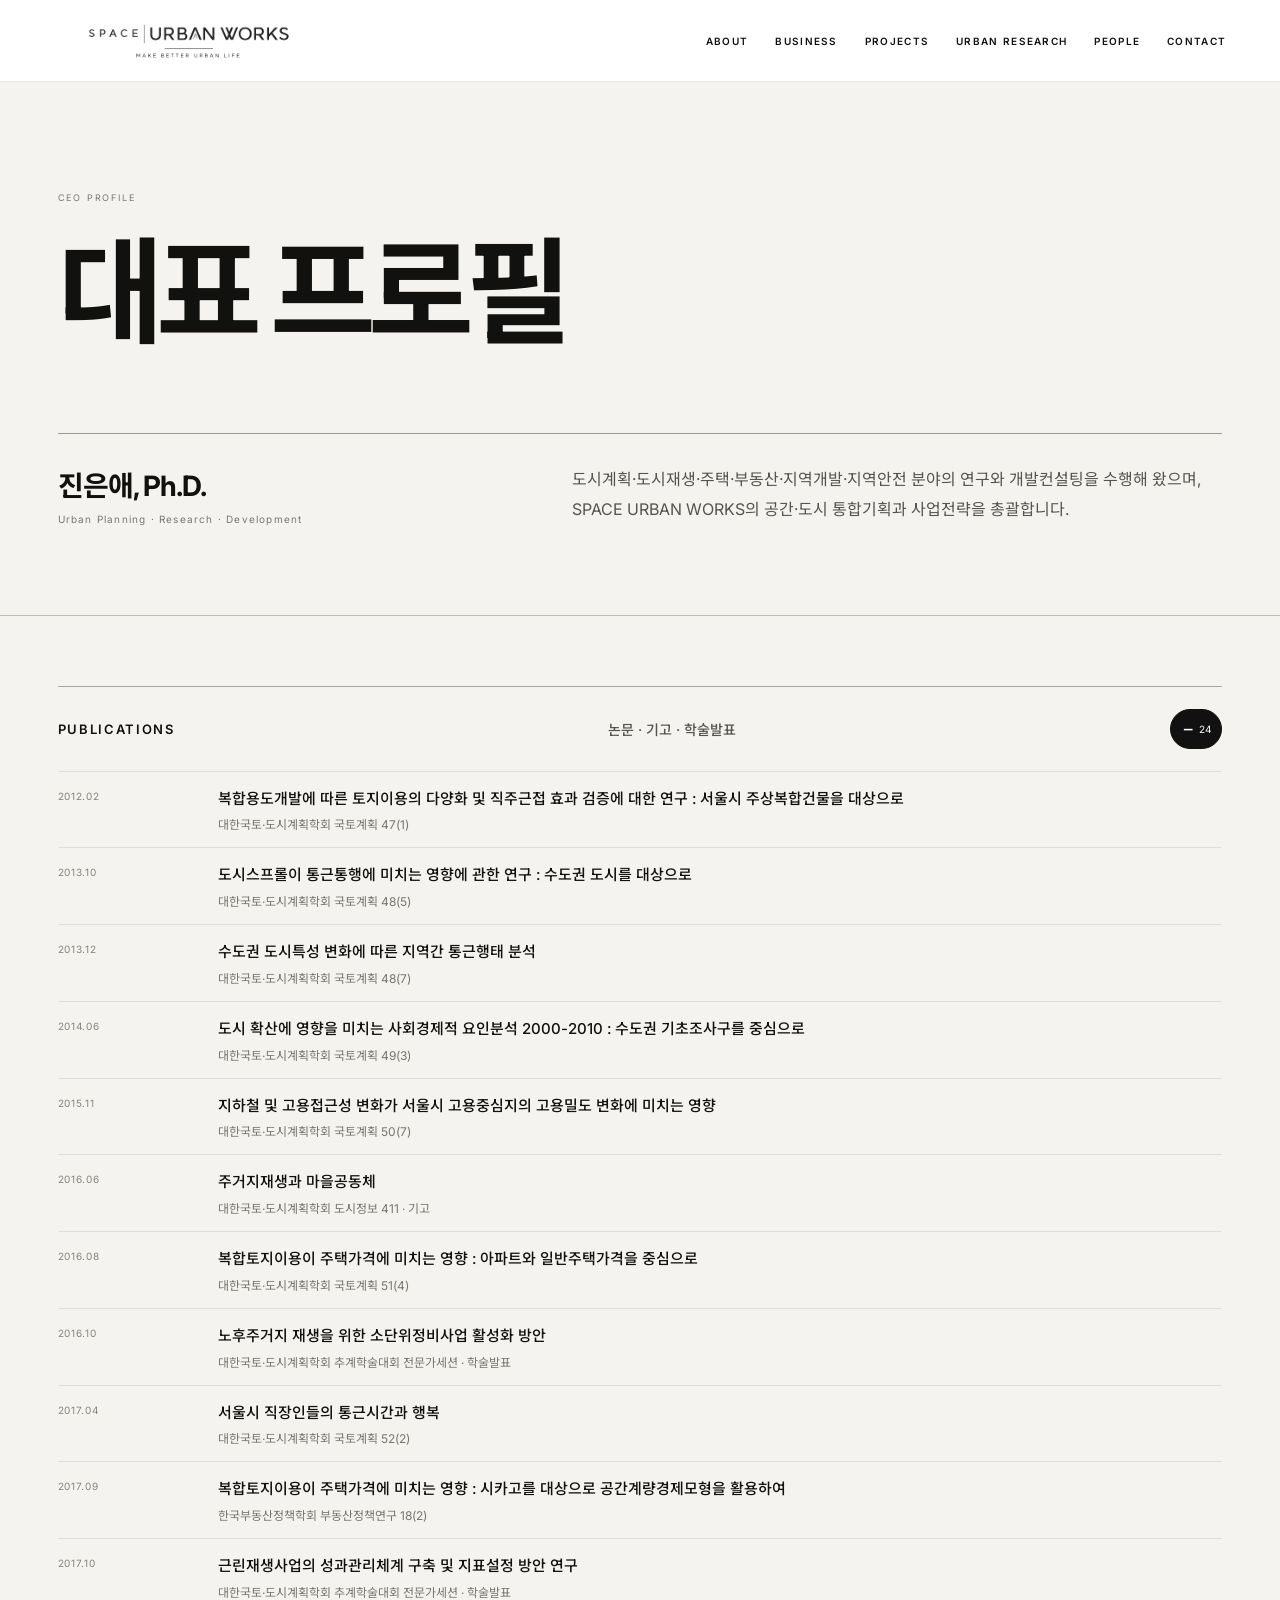
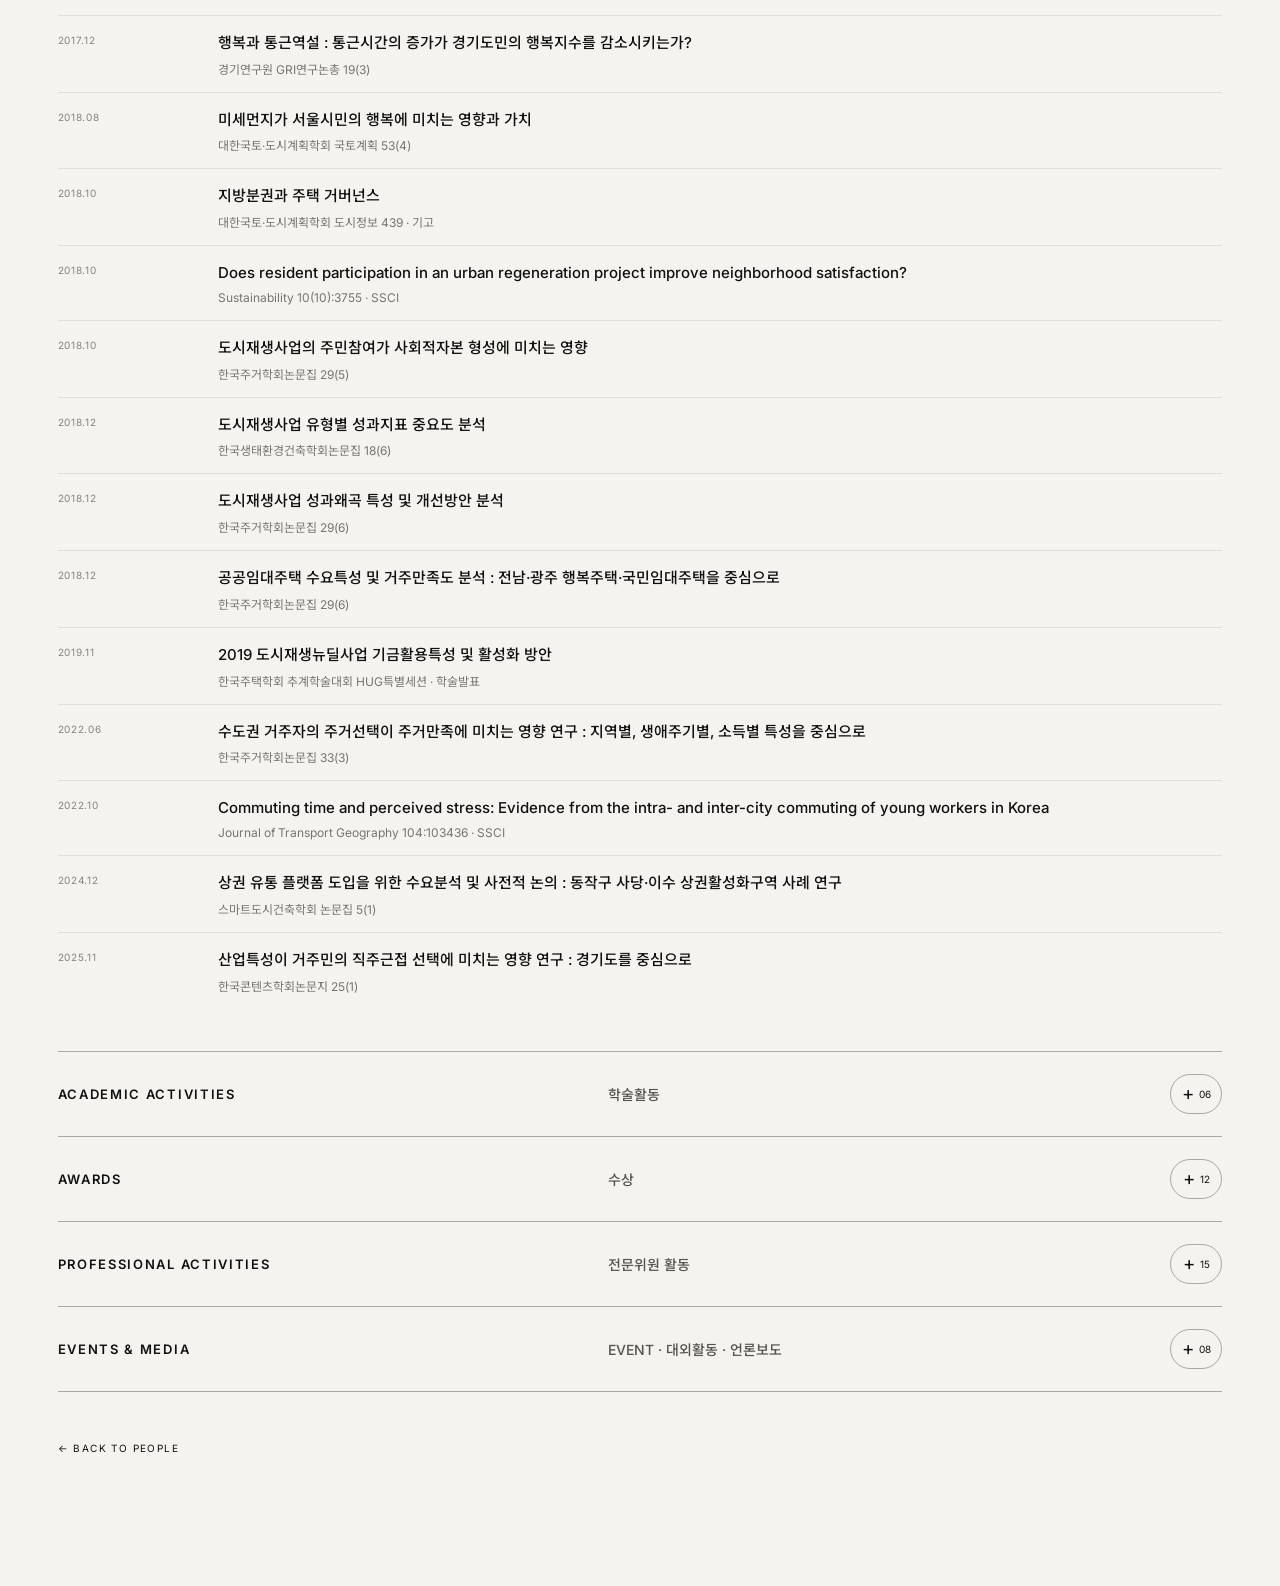
==== profile.html @ 533faca5 "Add files via upload" ====
<!doctype html>
<html lang="ko">
<head>
  <meta charset="utf-8">
  <meta name="viewport" content="width=device-width, initial-scale=1">
  <title>CEO Profile | SPACE URBAN WORKS</title>
  <meta name="description" content="SPACE URBAN WORKS 대표 프로필">
  <link rel="preconnect" href="https://fonts.googleapis.com">
  <link rel="preconnect" href="https://fonts.gstatic.com" crossorigin>
  <link href="https://fonts.googleapis.com/css2?family=Inter:wght@400;500;600;700&family=Noto+Sans+KR:wght@400;500;600;700&display=swap" rel="stylesheet">
  <link rel="stylesheet" href="styles.css">
</head>
<body class="profile-page">
  <header class="site-header">
    <a href="index.html#top" class="brand"><img src="assets/logo.png" alt="SPACE URBAN WORKS"></a>
    <button class="menu-toggle" aria-expanded="false" aria-label="메뉴 열기">MENU</button>
    <nav class="nav">
      <a href="index.html#about">ABOUT</a>
      <a href="index.html#business">BUSINESS</a>
      <a href="index.html#projects">PROJECTS</a>
      <a href="index.html#research">URBAN RESEARCH</a>
      <a href="index.html#people">PEOPLE</a>
      <a href="index.html#contact">CONTACT</a>
    </nav>
  </header>

  <main class="profile-main">
    <section class="profile-hero">
      <span class="profile-kicker">CEO PROFILE</span>
      <h1>대표 프로필</h1>
      <div class="profile-lead">
        <div>
          <strong>진은애, Ph.D.</strong>
          <span>Urban Planning · Research · Development</span>
        </div>
        <p>도시계획·도시재생·주택·부동산·지역개발·지역안전 분야의 연구와 개발컨설팅을 수행해 왔으며, SPACE URBAN WORKS의 공간·도시 통합기획과 사업전략을 총괄합니다.</p>
      </div>
    </section>

    <section class="profile-section">
      <details class="profile-detail" open>
        <summary><span>PUBLICATIONS</span><b>논문 · 기고 · 학술발표</b><i>24</i></summary>
        <ul class="profile-list"><li><time>2012.02</time><div><strong>복합용도개발에 따른 토지이용의 다양화 및 직주근접 효과 검증에 대한 연구 : 서울시 주상복합건물을 대상으로</strong><span>대한국토·도시계획학회 국토계획 47(1)</span></div></li><li><time>2013.10</time><div><strong>도시스프롤이 통근통행에 미치는 영향에 관한 연구 : 수도권 도시를 대상으로</strong><span>대한국토·도시계획학회 국토계획 48(5)</span></div></li><li><time>2013.12</time><div><strong>수도권 도시특성 변화에 따른 지역간 통근행태 분석</strong><span>대한국토·도시계획학회 국토계획 48(7)</span></div></li><li><time>2014.06</time><div><strong>도시 확산에 영향을 미치는 사회경제적 요인분석 2000-2010 : 수도권 기초조사구를 중심으로</strong><span>대한국토·도시계획학회 국토계획 49(3)</span></div></li><li><time>2015.11</time><div><strong>지하철 및 고용접근성 변화가 서울시 고용중심지의 고용밀도 변화에 미치는 영향</strong><span>대한국토·도시계획학회 국토계획 50(7)</span></div></li><li><time>2016.06</time><div><strong>주거지재생과 마을공동체</strong><span>대한국토·도시계획학회 도시정보 411 · 기고</span></div></li><li><time>2016.08</time><div><strong>복합토지이용이 주택가격에 미치는 영향 : 아파트와 일반주택가격을 중심으로</strong><span>대한국토·도시계획학회 국토계획 51(4)</span></div></li><li><time>2016.10</time><div><strong>노후주거지 재생을 위한 소단위정비사업 활성화 방안</strong><span>대한국토·도시계획학회 추계학술대회 전문가세션 · 학술발표</span></div></li><li><time>2017.04</time><div><strong>서울시 직장인들의 통근시간과 행복</strong><span>대한국토·도시계획학회 국토계획 52(2)</span></div></li><li><time>2017.09</time><div><strong>복합토지이용이 주택가격에 미치는 영향 : 시카고를 대상으로 공간계량경제모형을 활용하여</strong><span>한국부동산정책학회 부동산정책연구 18(2)</span></div></li><li><time>2017.10</time><div><strong>근린재생사업의 성과관리체계 구축 및 지표설정 방안 연구</strong><span>대한국토·도시계획학회 추계학술대회 전문가세션 · 학술발표</span></div></li><li><time>2017.12</time><div><strong>행복과 통근역설 : 통근시간의 증가가 경기도민의 행복지수를 감소시키는가?</strong><span>경기연구원 GRI연구논총 19(3)</span></div></li><li><time>2018.08</time><div><strong>미세먼지가 서울시민의 행복에 미치는 영향과 가치</strong><span>대한국토·도시계획학회 국토계획 53(4)</span></div></li><li><time>2018.10</time><div><strong>지방분권과 주택 거버넌스</strong><span>대한국토·도시계획학회 도시정보 439 · 기고</span></div></li><li><time>2018.10</time><div><strong>Does resident participation in an urban regeneration project improve neighborhood satisfaction?</strong><span>Sustainability 10(10):3755 · SSCI</span></div></li><li><time>2018.10</time><div><strong>도시재생사업의 주민참여가 사회적자본 형성에 미치는 영향</strong><span>한국주거학회논문집 29(5)</span></div></li><li><time>2018.12</time><div><strong>도시재생사업 유형별 성과지표 중요도 분석</strong><span>한국생태환경건축학회논문집 18(6)</span></div></li><li><time>2018.12</time><div><strong>도시재생사업 성과왜곡 특성 및 개선방안 분석</strong><span>한국주거학회논문집 29(6)</span></div></li><li><time>2018.12</time><div><strong>공공임대주택 수요특성 및 거주만족도 분석 : 전남·광주 행복주택·국민임대주택을 중심으로</strong><span>한국주거학회논문집 29(6)</span></div></li><li><time>2019.11</time><div><strong>2019 도시재생뉴딜사업 기금활용특성 및 활성화 방안</strong><span>한국주택학회 추계학술대회 HUG특별세션 · 학술발표</span></div></li><li><time>2022.06</time><div><strong>수도권 거주자의 주거선택이 주거만족에 미치는 영향 연구 : 지역별, 생애주기별, 소득별 특성을 중심으로</strong><span>한국주거학회논문집 33(3)</span></div></li><li><time>2022.10</time><div><strong>Commuting time and perceived stress: Evidence from the intra- and inter-city commuting of young workers in Korea</strong><span>Journal of Transport Geography 104:103436 · SSCI</span></div></li><li><time>2024.12</time><div><strong>상권 유통 플랫폼 도입을 위한 수요분석 및 사전적 논의 : 동작구 사당·이수 상권활성화구역 사례 연구</strong><span>스마트도시건축학회 논문집 5(1)</span></div></li><li><time>2025.11</time><div><strong>산업특성이 거주민의 직주근접 선택에 미치는 영향 연구 : 경기도를 중심으로</strong><span>한국콘텐츠학회논문지 25(1)</span></div></li></ul>
      </details>

      <details class="profile-detail">
        <summary><span>ACADEMIC ACTIVITIES</span><b>학술활동</b><i>06</i></summary>
        <ul class="profile-list"><li><time>2007–2018</time><div><strong>도시재생사업단 / 도시재생실증연구단 참여연구원</strong></div></li><li><time>2016.10</time><div><strong>대한국토·도시계획학회 추계학술대회 전문가세션 발표 · 노후주거지 재생을 위한 소단위정비사업 활성화 방안</strong></div></li><li><time>2017.10</time><div><strong>대한국토·도시계획학회 추계학술대회 전문가세션 발표 · 근린재생사업 성과관리체계 구축 및 지표설정</strong></div></li><li><time>2019.11</time><div><strong>한국주택학회 추계학술대회 HUG특별세션 발표 · 도시재생뉴딜사업 기금활용특성 및 활성화 방안</strong></div></li><li><time>2023.01</time><div><strong>한양대학교 도시대학원 HY-GRIP 교육연구단과 산·학 교류협약</strong></div></li><li><time>2023.07</time><div><strong>중앙대학교 도시계획부동산학과 도시경제+공간빅데이터 연구실과 공동연구 추진</strong></div></li></ul>
      </details>

      <details class="profile-detail">
        <summary><span>AWARDS</span><b>수상</b><i>12</i></summary>
        <ul class="profile-list"><li><time>2005.02.22</time><div><strong>도시계획학과 수석 졸업상</strong><span>대한국토도시계획학회</span></div></li><li><time>2015.11.04</time><div><strong>2015 서울연구 논문공모전 최우수상</strong><span>서울연구원</span></div></li><li><time>2016.03.26</time><div><strong>부동산정책 및 시장분석 논문 공모전 우수상</strong><span>한국감정원</span></div></li><li><time>2016.11.16</time><div><strong>2016 서울연구 논문공모전 최우수상</strong><span>서울특별시</span></div></li><li><time>2016.12.06</time><div><strong>도시재생 유공자 표창 · 국토교통부 장관상</strong><span>국토교통부</span></div></li><li><time>2017.08.18</time><div><strong>경기도민 삶의 질 조사 데이터 활용 학술대회 우수상</strong><span>경기연구원</span></div></li><li><time>2018.12.03</time><div><strong>도시계획위원회 활동 표창</strong><span>오산시장</span></div></li><li><time>2019.07.04</time><div><strong>과학기술우수논문상</strong><span>한국과학기술단체총연합회</span></div></li><li><time>2021.12.06</time><div><strong>도시재생 공헌상</strong><span>(사)도시재생활동가네트워크</span></div></li><li><time>2021.12.06</time><div><strong>도시재생 활성화 기여 공로상</strong><span>(사)도시재생협치포럼</span></div></li><li><time>2023.11.24</time><div><strong>우수논문상</strong><span>한국주거학회</span></div></li><li><time>2024.12.31</time><div><strong>지역안전지수 유공자 표창 · 행정안전부 장관상</strong><span>행정안전부</span></div></li></ul>
      </details>

      <details class="profile-detail">
        <summary><span>PROFESSIONAL ACTIVITIES</span><b>전문위원 활동</b><i>15</i></summary>
        <ul class="profile-list"><li><time>2015–2019</time><div><strong>오산시 도시계획위원회 위원</strong></div></li><li><time>2017–2019</time><div><strong>화성시 도시계획위원회 위원</strong></div></li><li><time>2018–2019</time><div><strong>행정안전부 재해영향성 검토위원회 위원</strong></div></li><li><time>2019</time><div><strong>문화체육관광부 문화도시재생사업 선정평가위원 및 컨설팅단</strong></div></li><li><time>2019</time><div><strong>국토교통부 도시재생뉴딜 성과관리 컨설팅단</strong></div></li><li><time>2020</time><div><strong>국토교통부 도시재생뉴딜사업 선정평가위원(중앙)</strong></div></li><li><time>2022</time><div><strong>행정안전부 재해복구사업 사전심의위원회 위원</strong></div></li><li><time>2023</time><div><strong>한국섬진흥원 진흥사업 컨설팅단</strong></div></li><li><time>2023–현재</time><div><strong>성남시 도시계획위원회 위원</strong></div></li><li><time>2023–현재</time><div><strong>단국대학교 도시계획부동산학부 강사</strong></div></li><li><time>2023–현재</time><div><strong>화성시 균형발전위원회 위원</strong></div></li><li><time>2023–현재</time><div><strong>중소벤처기업부 규제자유특구 심의위원</strong></div></li><li><time>2024–현재</time><div><strong>성남시 소규모주택정비사업 통합심의위원회 위원</strong></div></li><li><time>2025–현재</time><div><strong>아산시 도시계획위원회 위원</strong></div></li><li><time>2025–현재</time><div><strong>안양시 도시재생위원회 위원</strong></div></li></ul>
      </details>

      <details class="profile-detail">
        <summary><span>EVENTS & MEDIA</span><b>EVENT · 대외활동 · 언론보도</b><i>08</i></summary>
        <ul class="profile-list"><li><time>BOOK / PUBLICATION</time><div><strong><a href="https://product.kyobobook.co.kr/detail/S000219752202" target="_blank" rel="noopener">탄소중립도시의 계획과 실행 ↗</a></strong></div></li><li><time>MEDIA</time><div><strong><a href="https://www.koreatimenews.com/news/article.html?no=896522" target="_blank" rel="noopener">서울시의회 김종길 의원, “서울 준공업지역, 직·주·락 복합도시로 전환할 것” ↗</a></strong></div></li><li><time>FIELD / MEETING</time><div><strong><a href="https://www.k-kica.org/news/93" target="_blank" rel="noopener">한국지식산업센터연합회·서울시의회·영등포구청·중앙대산학협력단 간담회 — 영등포구 지식산업센터 활성화 ↗</a></strong></div></li><li><time>MEDIA</time><div><strong><a href="https://www.yna.co.kr/view/AKR20240913038100004" target="_blank" rel="noopener">종로구, 자연경관지구 건축규제 완화에 노후 주거지 정비 추진 ↗</a></strong></div></li><li><time>MEDIA</time><div><strong>서울시의회 윤종복 의원, 서울 경관지구 특성에 맞는 완화·해제 방안 검토</strong></div></li><li><time>MEDIA</time><div><strong><a href="https://www.yna.co.kr/view/AKR20240703059600530" target="_blank" rel="noopener">수소버스 보급 5년여만에 1천대…2030년까지 2만대 보급 ↗</a></strong></div></li><li><time>FIELD / URBAN REGENERATION</time><div><strong>문산읍 문산리 일원 도시재생활성화계획 주민공청회</strong></div></li><li><time>MEDIA / RESEARCH</time><div><strong><a href="https://biz.chosun.com/site/data/html_dir/2016/11/30/2016113000599.html" target="_blank" rel="noopener">긴 출퇴근 시간, 워킹맘이 제일 힘들어 ↗</a></strong></div></li></ul>
      </details>

      <a class="profile-back" href="index.html#people">← BACK TO PEOPLE</a>
    </section>
  </main>

  <script src="script.js"></script>
</body>
</html>
---- styles.css ----
:root{
  --paper:#f4f3ef;
  --paper2:#ebeae5;
  --ink:#11110f;
  --sub:#696862;
  --line:#cbc9c1;
  --dark:#101110;
  --white:#fff;
  --max:1500px;
}
*{box-sizing:border-box}
html{scroll-behavior:smooth}
body{margin:0;background:var(--paper);color:var(--ink);font-family:"Inter","Noto Sans KR",sans-serif;-webkit-font-smoothing:antialiased}
a{color:inherit;text-decoration:none}
img{display:block;max-width:100%}
.site-header{
  position:fixed;z-index:100;top:0;left:0;right:0;height:82px;
  display:flex;align-items:center;justify-content:space-between;
  padding:0 4.2vw;background:rgba(244,243,239,.95);
  backdrop-filter:blur(14px);border-bottom:1px solid rgba(17,17,15,.08)
}
.brand{display:flex;align-items:center;width:255px;height:54px;overflow:hidden}
.brand img{width:100%;height:auto;transform:scale(1.08);transform-origin:left center}
.nav{display:flex;gap:27px;font-size:10px;font-weight:600;letter-spacing:.13em}
.nav a{transition:opacity .2s}.nav a:hover{opacity:.4}
.menu-toggle{display:none;border:0;background:none;font:600 10px Inter;letter-spacing:.12em}

.hero{
  min-height:100vh;
  padding:82px 0 0;
  position:relative;
  display:grid;
  grid-template-columns:minmax(0,1.02fr) minmax(520px,.98fr);
  background:#101110;
  color:#fff;
  border-bottom:1px solid #222;
}
.hero-kicker,.eyebrow{font-size:10px;font-weight:600;letter-spacing:.22em;color:#6e6d67}
.hero h1{
  margin:34px 0 0;
  font-size:clamp(82px,8.5vw,150px);
  line-height:.78;
  letter-spacing:-.078em;
  font-weight:600
}
.hero h1 span{display:block}
.hero h1 span:nth-child(2){margin-left:0}
.hero h1 span:nth-child(3){margin-left:0}
.hero-copy{
  margin-top:auto;
  padding-top:44px;
  display:block;
}
.hero-ko{font-size:clamp(20px,1.8vw,29px);line-height:1.48;margin:0;font-weight:600;letter-spacing:-.035em}
.hero-en{font-size:10px;letter-spacing:.24em;margin:20px 0 0;color:#b4b4af}
.scroll{position:absolute;left:4.2vw;bottom:24px;font-size:8px;letter-spacing:.18em;color:#777}


.hero-left{
  min-height:calc(100vh - 82px);
  padding:7.5vh 4.2vw 7.5vh;
  display:flex;
  flex-direction:column;
  justify-content:flex-start;
  border-right:1px solid #242523;
  position:relative;
}
.hero-title-wrap{margin-top:1vh}
.hero-tags{
  margin-top:42px;
  padding-top:19px;
  border-top:1px solid #353633;
  display:flex;
  flex-wrap:wrap;
  gap:14px 26px;
  font-size:8px;
  letter-spacing:.15em;
  color:#8d8d87;
}
.hero-right{
  min-height:calc(100vh - 82px);
  display:grid;
  grid-template-rows:1.55fr .72fr;
  gap:1px;
  background:#2a2a27;
  overflow:hidden;
}
.hero-main-image,.hero-subgrid figure{margin:0;overflow:hidden;background:#222}
.hero-main-image img,
.hero-subgrid img{
  width:100%;
  height:100%;
  object-fit:cover;
  filter:grayscale(100%);
  transition:filter .5s ease,transform .7s ease;
}
.hero-main-image img{object-position:center 46%}
.hero-subgrid{
  display:grid;
  grid-template-columns:1fr 1fr;
  gap:1px;
}
.hero-right figure:hover img{filter:grayscale(0);transform:scale(1.015)}

.section{max-width:var(--max);margin:0 auto;padding:135px 4.5vw;border-bottom:1px solid var(--line)}
.section-label{font-size:9px;letter-spacing:.19em;color:#777;margin-bottom:72px}
.section-label.light{color:#777}
.intro-grid{display:grid;grid-template-columns:1.1fr .75fr;gap:12vw}
.section h2{font-size:clamp(42px,5vw,78px);line-height:1.08;letter-spacing:-.055em;margin:18px 0 0;font-weight:600}
.body-copy{padding-top:45px;font-size:15px;line-height:1.9;color:#51504b}
.body-copy p{margin:0 0 23px}
.body-copy .lead{font-size:18px;color:#252521}
.body-copy strong{font-weight:600}
.about-statement{margin-top:110px;padding-top:27px;border-top:1px solid #9c9a92;display:flex;justify-content:space-between;align-items:center;font-size:clamp(22px,3vw,43px);font-weight:600;letter-spacing:-.035em}
.about-statement i{font-style:normal;font-weight:400;color:#a5a39b}

.origin-head{display:flex;justify-content:space-between;align-items:flex-end;gap:60px;margin-bottom:65px}
.origin-head h2{max-width:760px}
.origin-grid{display:grid;grid-template-columns:1fr 1fr}
.origin-card{position:relative;min-height:370px;padding:42px;border:1px solid #aead9f;background:transparent}
.origin-card+ .origin-card{border-left:0}
.origin-card.accent{background:#e9e7e0}
.origin-no{position:absolute;right:36px;top:35px;font-size:72px;line-height:1;color:#d1cfc6;font-weight:600}
.origin-name{font-size:9px;letter-spacing:.18em;color:#777}
.origin-card h3{font-size:clamp(48px,5vw,78px);letter-spacing:-.065em;margin:95px 0 14px}
.origin-card>p{font-size:14px;margin:0}
.origin-card small{display:block;max-width:430px;color:#777;line-height:1.7;margin-top:33px}
.origin-result{display:grid;grid-template-columns:1.25fr .75fr;gap:70px;align-items:end;padding:45px 0 0}
.origin-result .small-label{font-size:9px;letter-spacing:.18em;color:#777;display:block;margin-bottom:13px}
.origin-result strong{font-size:clamp(40px,5vw,78px);letter-spacing:-.06em}
.origin-result p{margin:0;color:#56554f;line-height:1.8}

.business-head,.projects-head,.people-head{display:flex;justify-content:space-between;gap:70px;align-items:flex-end;margin-bottom:70px}
.business-head>p,.projects-head>p,.people-head>p{max-width:430px;color:#66655f;line-height:1.75;margin:0}
.business-block{display:grid;grid-template-columns:.6fr 1.4fr;border-top:1px solid #9e9c94}
.business-block:last-child{border-bottom:1px solid #9e9c94}
.business-side{padding:34px 45px 40px 0}
.business-side>span{font-size:9px;color:#888}
.business-side h3{font-size:36px;letter-spacing:-.04em;margin:60px 0 8px}
.business-side p{font-size:13px;color:#777}
.services{border-left:1px solid #9e9c94}
.services article{display:grid;grid-template-columns:260px 1fr;gap:40px;padding:34px 0 34px 45px;border-bottom:1px solid var(--line)}
.services article:last-child{border-bottom:0}
.services b{font-size:13px;letter-spacing:-.015em}
.services p{font-size:13px;color:#777;margin:0;line-height:1.7}

.project-feature{display:grid;grid-template-columns:1.55fr .65fr;background:#111;color:white}
.project-image{overflow:hidden}
.project-image img{width:100%;height:610px;object-fit:cover;filter:grayscale(100%);transition:.6s}
.project-feature:hover img{filter:grayscale(0)}
.project-copy{padding:48px;display:flex;flex-direction:column;justify-content:flex-end}
.project-copy span,.project-card span,.research-projects span{font-size:8px;letter-spacing:.17em;color:#94938d}
.project-copy h3{font-size:36px;line-height:1.15;letter-spacing:-.045em;margin:22px 0}
.project-copy p{color:#aaa;line-height:1.8;margin:0;font-size:13px}
.project-grid{display:grid;grid-template-columns:repeat(3,1fr);gap:14px;margin-top:14px}
.project-card{background:#fff}
.project-card img{width:100%;aspect-ratio:1.25/1;object-fit:cover;filter:grayscale(100%);transition:.5s}
.project-card:hover img{filter:grayscale(0)}
.project-card>div{padding:22px}
.project-card h3{font-size:18px;margin:11px 0 6px;letter-spacing:-.025em}
.project-card p{font-size:12px;color:#777;margin:0}
.research-projects{margin-top:80px;border-top:1px solid #9e9c94}
.rp-label{padding:22px 0;font-size:9px;letter-spacing:.18em;color:#777;border-bottom:1px solid var(--line)}
.research-projects article{display:grid;grid-template-columns:180px 1fr;gap:45px;padding:27px 0;border-bottom:1px solid var(--line)}
.research-projects h3{font-size:20px;margin:0;font-weight:500;letter-spacing:-.03em}

.research{background:var(--dark);color:#fff;padding:135px 4.5vw}
.research-inner{max-width:var(--max);margin:0 auto}
.light-text{color:#aaa}
.research-hero{max-width:1150px}
.research-hero h2{font-size:clamp(62px,9vw,145px);line-height:.85;letter-spacing:-.07em;margin:22px 0 45px}
.research-hero>p:last-child{max-width:760px;color:#b2b2ad;font-size:17px;line-height:1.85}
.research-grid{display:grid;grid-template-columns:repeat(5,1fr);margin-top:95px;border-top:1px solid #41413e;border-bottom:1px solid #41413e}
.research-grid article{padding:30px 24px 38px 0;border-right:1px solid #363633;min-height:210px}
.research-grid article:last-child{border-right:0}
.research-grid span{font-size:9px;color:#777}
.research-grid h3{font-size:16px;margin:52px 0 10px}
.research-grid p{font-size:12px;line-height:1.55;color:#91918d}
.research-archive{display:grid;grid-template-columns:220px 1fr auto;align-items:center;gap:30px;padding-top:28px;color:#888}
.research-archive span{font-size:9px;letter-spacing:.18em}
.research-archive p{margin:0;font-size:13px}
.research-archive small{font-size:10px}

.leadership{display:grid;grid-template-columns:1.2fr 1fr 1fr;border-top:1px solid #9e9c94;border-bottom:1px solid #9e9c94}
.leader{padding:35px 35px 38px;border-left:1px solid var(--line)}
.leader:first-child{border-left:0}
.leader.primary{background:#e8e6df}
.leader span,.labs span{font-size:8px;letter-spacing:.16em;color:#777}
.leader h3{font-size:30px;margin:65px 0 10px}
.leader p{font-size:12px;color:#777;margin:0}
.labs{display:grid;grid-template-columns:1fr 1fr;margin-top:18px}
.labs article{padding:38px;border:1px solid var(--line)}
.labs article+article{border-left:0}
.labs h3{font-size:30px;margin:50px 0 9px}
.labs strong{font-size:14px}
.labs p{font-size:12px;color:#777;margin-top:12px}

.contact{background:#111;color:#fff;padding:135px 4.5vw 90px}
.contact-inner{max-width:var(--max);margin:0 auto}
.contact h2{font-size:clamp(68px,10vw,160px);line-height:.79;letter-spacing:-.075em;margin:24px 0 50px}
.contact-intro{font-size:18px;color:#aaa}
.contact-grid{display:grid;grid-template-columns:2fr .7fr .7fr 1fr;gap:35px;margin-top:100px;padding-top:30px;border-top:1px solid #41413e}
.contact-grid span{display:block;font-size:8px;letter-spacing:.18em;color:#777;margin-bottom:15px}
.contact-grid p,.contact-grid a{font-size:15px;line-height:1.65;margin:0}
.contact-services{margin-top:50px;padding-top:24px;border-top:1px solid #2e2e2c;font-size:9px;letter-spacing:.17em;color:#777}
footer{height:78px;background:#111;color:#777;border-top:1px solid #2e2e2c;display:flex;align-items:center;justify-content:space-between;padding:0 4.5vw;font-size:9px;letter-spacing:.13em}

.reveal{opacity:0;transform:translateY(22px);transition:opacity .75s ease,transform .75s ease}
.reveal.visible{opacity:1;transform:none}

@media(max-width:1000px){
  .site-header{height:72px}
  .brand{width:230px}
  .menu-toggle{display:block}
  .nav{display:none;position:absolute;top:72px;left:0;right:0;background:var(--paper);padding:28px 4.5vw;flex-direction:column;font-size:12px;border-bottom:1px solid var(--line)}
  .nav.open{display:flex}
  .hero{padding-top:72px;grid-template-columns:1fr;min-height:auto}
  .hero-left{min-height:650px;padding:70px 6vw 65px;border-right:0}
  .hero h1{font-size:clamp(76px,14vw,128px)}
  .hero-right{min-height:620px;grid-template-rows:1.4fr .8fr}
  .hero-copy{margin-top:48px}
  .hero-right{min-height:430px;grid-template-rows:1fr}\n  .hero-subgrid{display:none}\n  .hero-tags{margin-top:32px}\n  .scroll{display:none}\n  .intro-grid{grid-template-columns:1fr}
  .body-copy{padding-top:0;max-width:700px}
  .about-statement{gap:15px;flex-wrap:wrap}
  .origin-head{align-items:flex-start;flex-direction:column}
  .business-block{grid-template-columns:1fr}
  .business-side{padding-bottom:20px}
  .services{border-left:0;border-top:1px solid var(--line)}
  .services article{padding-left:0}
  .project-feature{grid-template-columns:1fr}
  .project-image img{height:480px}
  .project-copy{min-height:290px}
  .research-grid{grid-template-columns:repeat(2,1fr)}
  .research-grid article{border-bottom:1px solid #363633}
  .research-archive{grid-template-columns:1fr}
  .leadership{grid-template-columns:1fr 1fr}
  .leader.primary{grid-column:span 2}
  .contact-grid{grid-template-columns:1fr 1fr}
}
@media(max-width:650px){
  .brand{width:205px}
  .hero{padding-top:68px;display:block}
  .hero-left{min-height:auto;padding:58px 6vw 52px}
  .hero h1{font-size:60px;line-height:.8;margin:26px 0 0}
  .hero-copy{margin-top:42px;padding-top:0}
  .scroll{display:none}
  .section{padding:90px 6vw}
  .section-label{margin-bottom:50px}
  .section h2{font-size:41px}
  .about-statement{font-size:23px}
  .origin-grid{grid-template-columns:1fr}
  .origin-card+ .origin-card{border-left:1px solid #aead9f;border-top:0}
  .origin-card{min-height:300px;padding:30px}
  .origin-card h3{margin-top:70px}
  .origin-result{grid-template-columns:1fr;gap:20px}
  .business-head,.projects-head,.people-head{align-items:flex-start;flex-direction:column}
  .services article{grid-template-columns:1fr;gap:10px}
  .project-image img{height:320px}
  .project-copy{padding:32px;min-height:260px}
  .project-grid{grid-template-columns:1fr}
  .research-projects article{grid-template-columns:1fr;gap:10px}
  .research{padding:90px 6vw}
  .research-hero h2{font-size:54px}
  .research-grid{grid-template-columns:1fr}
  .research-grid article{min-height:160px;border-right:0}
  .leadership{grid-template-columns:1fr}
  .leader.primary{grid-column:auto}
  .leader{border-left:0;border-top:1px solid var(--line)}
  .labs{grid-template-columns:1fr}
  .labs article+article{border-left:1px solid var(--line);border-top:0}
  .contact{padding:90px 6vw 70px}
  .contact h2{font-size:56px}
  .contact-grid{grid-template-columns:1fr}
  footer{padding:0 6vw}
}


/* ===== v5 HERO : TEXT ONLY ===== */
.hero.hero-text-only{
  min-height:100vh;
  padding:82px 4.2vw 0;
  display:block;
  position:relative;
  background:#101110;
  color:#fff;
}
.hero-editorial{
  min-height:calc(100vh - 82px);
  max-width:1500px;
  margin:0 auto;
  padding:7vh 0 8vh;
  display:flex;
  flex-direction:column;
}
.hero-topline{
  display:flex;
  justify-content:space-between;
  gap:30px;
  padding-bottom:22px;
  border-bottom:1px solid #343532;
  font-size:8px;
  letter-spacing:.18em;
  color:#777873;
}
.hero.hero-text-only h1{
  margin:6vh 0 4vh;
  font-size:clamp(100px,14vw,220px);
  line-height:.70;
  letter-spacing:-.085em;
  font-weight:600;
}
.hero.hero-text-only h1 span{
  display:block;
  margin-left:0 !important;
}
.hero.hero-text-only h1 span:nth-child(2){text-align:center}
.hero.hero-text-only h1 span:nth-child(3){text-align:right}
.hero-bottom{
  margin-top:auto;
  padding-top:28px;
  border-top:1px solid #343532;
  display:grid;
  grid-template-columns:1fr 1fr;
  gap:70px;
  align-items:end;
}
.hero.hero-text-only .hero-copy{margin:0;padding:0}
.hero.hero-text-only .hero-tags{
  margin:0;
  padding:0;
  border:0;
  display:grid;
  gap:8px;
  justify-items:end;
}

/* ===== v5 TRACK RECORD ===== */
.track-division{margin-top:110px}
.track-title{
  display:grid;
  grid-template-columns:1fr .65fr;
  gap:70px;
  align-items:end;
  padding:28px 0;
  border-top:2px solid #111;
  border-bottom:1px solid #aaa89f;
}
.track-title>div>span{font-size:10px;letter-spacing:.2em;color:#777}
.track-title h3{
  font-size:clamp(52px,7vw,105px);
  letter-spacing:-.065em;
  margin:8px 0 0;
  line-height:.88;
}
.track-title>p{margin:0;line-height:1.8;color:#66655f;font-size:11px;letter-spacing:.08em}
.track-photo-row{
  display:grid;
  grid-template-columns:1.25fr 1fr 1fr;
  gap:8px;
  margin:22px 0 60px;
}
.track-photo-row figure{margin:0;overflow:hidden}
.track-photo-row img{
  width:100%;
  height:290px;
  object-fit:cover;
  filter:grayscale(100%);
  transition:.45s;
}
.track-photo-row figure:hover img{filter:grayscale(0)}
.track-archive{border-top:1px solid #9e9c94}
.track-details{border-bottom:1px solid #c5c3bb}
.track-details summary{
  list-style:none;
  cursor:pointer;
  display:grid;
  grid-template-columns:1fr auto;
  gap:30px;
  align-items:center;
  padding:24px 0;
}
.track-details summary::-webkit-details-marker{display:none}
.track-details summary span{font-size:13px;font-weight:600;letter-spacing:.03em}
.track-details summary b{font-size:10px;font-weight:500;color:#8a8983}
.track-details summary b::before{content:"+ ";font-size:14px}
.track-details[open] summary b::before{content:"− "}
.track-list{
  margin:0;
  padding:0 0 32px;
  list-style:none;
  columns:2;
  column-gap:70px;
}
.track-list li{
  break-inside:avoid;
  padding:8px 0 8px 18px;
  position:relative;
  border-bottom:1px solid rgba(17,17,15,.08);
  font-size:12px;
  line-height:1.55;
  color:#55544e;
}
.track-list li::before{content:"—";position:absolute;left:0;color:#9b9991}
.urban-track{margin-top:150px}
.urban-intro{
  display:grid;
  grid-template-columns:1fr 1fr;
  gap:70px;
  padding:45px 0 55px;
}
.urban-intro strong{font-size:25px;line-height:1.45;letter-spacing:-.035em}
.urban-intro p{margin:0;color:#66655f;line-height:1.8;font-size:13px}

/* ===== v5 ORGANIZATION ===== */
.org-list{
  display:grid;
  grid-template-columns:repeat(4,1fr);
  border-top:1px solid #9e9c94;
  border-bottom:1px solid #9e9c94;
}
.org-card{
  min-height:390px;
  padding:34px 30px 38px;
  border-left:1px solid var(--line);
  display:flex;
  flex-direction:column;
}
.org-card:first-child{border-left:0}
.org-card.org-ceo{background:#e8e6df}
.org-card>span{
  font-size:8px;
  letter-spacing:.16em;
  color:#777;
}
.org-card h3{
  font-size:34px;
  margin:65px 0 20px;
  letter-spacing:-.04em;
}
.org-card p{
  margin:0;
  font-size:13px;
  line-height:1.8;
  color:#5f5e58;
}
.org-card small{
  margin-top:auto;
  padding-top:35px;
  font-size:9px;
  line-height:1.6;
  letter-spacing:.07em;
  color:#888;
}

@media(max-width:1000px){
  .hero.hero-text-only{padding-top:72px}
  .hero-editorial{min-height:760px;padding:65px 0 70px}
  .hero.hero-text-only h1{font-size:clamp(82px,15vw,140px)}
  .hero-bottom{grid-template-columns:1fr;gap:35px}
  .hero.hero-text-only .hero-tags{justify-items:start}
  .track-title{grid-template-columns:1fr}
  .track-photo-row{grid-template-columns:1fr 1fr}
  .track-photo-row figure:last-child{display:none}
  .track-list{columns:1}
  .urban-intro{grid-template-columns:1fr}
  .org-list{grid-template-columns:1fr 1fr}
  .org-card:nth-child(3){border-left:0;border-top:1px solid var(--line)}
  .org-card:nth-child(4){border-top:1px solid var(--line)}
}
@media(max-width:650px){
  .hero.hero-text-only{padding:68px 6vw 0}
  .hero-editorial{min-height:660px;padding:50px 0 55px}
  .hero-topline span:last-child{display:none}
  .hero.hero-text-only h1{font-size:60px;line-height:.78;margin:45px 0}
  .hero.hero-text-only h1 span:nth-child(2),
  .hero.hero-text-only h1 span:nth-child(3){text-align:left}
  .track-photo-row{grid-template-columns:1fr}
  .track-photo-row figure:nth-child(n+2){display:none}
  .track-photo-row img{height:250px}
  .track-title h3{font-size:52px}
  .urban-intro{gap:18px}
  .org-list{grid-template-columns:1fr}
  .org-card{border-left:0;border-top:1px solid var(--line);min-height:300px}
  .org-card:first-child{border-top:0}
}


/* ===== v6 HERO REFINEMENT ===== */
.hero-editorial{
  justify-content:flex-start;
}
.hero.hero-text-only h1{
  margin:11vh 0 8vh;
}
.hero.hero-text-only h1 span{
  line-height:.82;
}
.hero.hero-text-only h1 span + span{
  margin-top:.11em !important;
}
.hero-bottom{
  margin-top:auto;
}
@media(max-width:1000px){
  .hero.hero-text-only h1{margin:9vh 0 7vh}
}
@media(max-width:650px){
  .hero.hero-text-only h1{margin:70px 0 58px}
  .hero.hero-text-only h1 span + span{margin-top:.16em !important}
}


/* ===== v6 PROJECT ACCORDION ===== */
.track-details summary{
  min-height:76px;
  padding:22px 0;
}
.track-details summary span{
  font-size:15px;
  letter-spacing:.025em;
}
.track-details summary b{
  display:inline-flex;
  align-items:center;
  justify-content:center;
  min-width:76px;
  height:42px;
  padding:0 12px;
  border:1px solid #9b9991;
  border-radius:24px;
  font-size:12px;
  font-weight:600;
  color:#44433f;
  background:rgba(255,255,255,.25);
  transition:all .25s ease;
}
.track-details summary b::before{
  content:"+";
  display:inline-block;
  margin-right:9px;
  font-size:25px;
  line-height:1;
  font-weight:400;
  transition:transform .25s ease;
}
.track-details summary:hover b{
  background:#111;
  color:#fff;
  border-color:#111;
  transform:translateX(-2px);
}
.track-details[open] summary b::before{
  content:"−";
}
.track-details[open] summary b{
  background:#111;
  color:#fff;
  border-color:#111;
}
.track-list{
  padding:4px 0 38px;
  columns:2;
  column-gap:78px;
}
.track-list li{
  padding:13px 0 13px 22px;
  font-size:15px;
  line-height:1.72;
  color:#3f3e39;
}
.track-list li::before{
  top:13px;
  font-size:13px;
}
@media(max-width:900px){
  .track-list{columns:1}
}
@media(max-width:650px){
  .track-details summary span{font-size:14px}
  .track-details summary b{min-width:64px;height:38px}
  .track-list li{font-size:14px;line-height:1.68}
}


/* ===== v6 RESEARCH ARCHIVE ===== */
.research-archive-v6{
  margin-top:88px;
  border-top:1px solid #43433f;
}
.archive-head{
  display:grid;
  grid-template-columns:1fr 1fr;
  gap:70px;
  padding:46px 0 54px;
}
.archive-kicker{
  display:block;
  margin-bottom:12px;
  font-size:9px;
  letter-spacing:.2em;
  color:#777;
}
.archive-head h3{
  margin:0;
  font-size:clamp(38px,5vw,72px);
  letter-spacing:-.055em;
}
.archive-head p{
  align-self:end;
  max-width:650px;
  margin:0;
  font-size:14px;
  line-height:1.85;
  color:#aaa;
}
.archive-panel{
  border-top:1px solid #3d3e3a;
}
.archive-panel:last-child{
  border-bottom:1px solid #3d3e3a;
}
.archive-panel summary{
  list-style:none;
  cursor:pointer;
  display:grid;
  grid-template-columns:1.1fr 1fr 58px;
  align-items:center;
  gap:30px;
  min-height:82px;
  transition:background .2s ease;
}
.archive-panel summary::-webkit-details-marker{display:none}
.archive-panel summary:hover{background:rgba(255,255,255,.035)}
.archive-panel summary>span{
  font-size:13px;
  letter-spacing:.14em;
  font-weight:600;
}
.archive-panel summary>b{
  font-size:14px;
  font-weight:500;
  color:#d2d2cd;
}
.archive-panel summary>i{
  justify-self:end;
  display:inline-flex;
  align-items:center;
  justify-content:center;
  width:50px;
  height:38px;
  border:1px solid #62625d;
  border-radius:21px;
  font-style:normal;
  font-size:10px;
  color:#aaa;
}
.archive-panel summary>i::before{
  content:"+";
  margin-right:6px;
  font-size:20px;
  line-height:1;
}
.archive-panel[open] summary>i::before{content:"−"}
.archive-panel[open] summary>i{
  color:#111;
  background:#fff;
  border-color:#fff;
}
.archive-list{
  list-style:none;
  margin:0;
  padding:8px 0 42px;
}
.archive-list li{
  display:grid;
  grid-template-columns:120px 1fr;
  gap:30px;
  padding:14px 0;
  border-top:1px solid rgba(255,255,255,.075);
  font-size:15px;
  line-height:1.7;
}
.archive-list time{
  font-size:10px;
  letter-spacing:.08em;
  color:#7e7f79;
  padding-top:4px;
}
.archive-list li>span{
  color:#d6d6d1;
}
.archive-list strong{
  display:block;
  margin-bottom:4px;
  font-size:15px;
  font-weight:500;
  color:#ededeb;
}
.archive-list em{
  display:block;
  font-size:12px;
  font-style:normal;
  color:#8e8f89;
}
.archive-events a{
  color:#ededeb;
  text-decoration:none;
}
.archive-events a:hover{
  text-decoration:underline;
  text-underline-offset:4px;
}
@media(max-width:800px){
  .archive-head{grid-template-columns:1fr;gap:22px}
  .archive-panel summary{grid-template-columns:1fr auto;gap:16px;padding:18px 0}
  .archive-panel summary>b{grid-column:1 / 2;color:#999}
  .archive-panel summary>i{grid-column:2;grid-row:1 / span 2}
  .archive-list li{grid-template-columns:95px 1fr;font-size:14px}
}
@media(max-width:520px){
  .archive-list li{grid-template-columns:1fr;gap:3px}
  .archive-list time{padding-top:0}
}

/* ===== v7 HEADER ===== */
.site-header{
  background:#fff !important;
  border-bottom:1px solid #ecebe7 !important;
}


/* ===== v7 PROJECTS ===== */
.projects > .section-label{
  margin-bottom:58px;
}
.track-division:first-of-type{
  margin-top:0;
}
.track-expanded{
  padding:4px 0 34px;
}
.track-thumbs{
  display:flex;
  gap:10px;
  margin:4px 0 28px;
}
.track-thumbs figure{
  margin:0;
  width:190px;
  height:120px;
  overflow:hidden;
  background:#ddd;
}
.track-thumbs img{
  width:100%;
  height:100%;
  object-fit:cover;
  filter:grayscale(100%);
  transition:filter .35s ease, transform .45s ease;
}
.track-thumbs figure:hover img{
  filter:grayscale(0);
  transform:scale(1.02);
}

/* ===== v7 CEO PROFILE CTA ===== */
.profile-cta{
  margin-top:86px;
  padding:34px 0 8px;
  border-top:1px solid #43433f;
  display:grid;
  grid-template-columns:.8fr 1.4fr auto;
  gap:50px;
  align-items:end;
}
.profile-cta span{
  display:block;
  margin-bottom:10px;
  font-size:9px;
  letter-spacing:.18em;
  color:#777;
}
.profile-cta h3{
  margin:0;
  font-size:34px;
  letter-spacing:-.04em;
}
.profile-cta p{
  margin:0;
  color:#9d9d98;
  font-size:13px;
  line-height:1.75;
}
.profile-cta a,
.org-profile-link{
  display:inline-flex;
  align-items:center;
  justify-content:center;
  min-height:42px;
  padding:0 18px;
  border:1px solid #666661;
  border-radius:24px;
  font-size:9px;
  letter-spacing:.13em;
  transition:.2s ease;
}
.profile-cta a:hover{
  background:#fff;
  color:#111;
  border-color:#fff;
}
.org-profile-link{
  margin-top:24px;
  align-self:flex-start;
  border-color:#aaa89f;
  color:#44433f;
}
.org-profile-link:hover{
  background:#111;
  color:#fff;
  border-color:#111;
}
@media(max-width:800px){
  .profile-cta{grid-template-columns:1fr;gap:20px}
  .profile-cta a{justify-self:start}
}
@media(max-width:650px){
  .track-thumbs{overflow-x:auto;padding-bottom:6px}
  .track-thumbs figure{min-width:165px;height:105px}
}


/* ===== v7 PROFILE PAGE ===== */
.profile-page{
  background:#f4f3ef;
}
.profile-main{
  padding-top:82px;
}
.profile-hero{
  max-width:1500px;
  margin:0 auto;
  padding:110px 4.5vw 90px;
  border-bottom:1px solid #bdbbb3;
}
.profile-kicker{
  display:block;
  font-size:9px;
  letter-spacing:.2em;
  color:#777;
  margin-bottom:38px;
}
.profile-hero h1{
  margin:0;
  font-size:clamp(62px,9vw,145px);
  line-height:.9;
  letter-spacing:-.07em;
}
.profile-lead{
  margin-top:88px;
  padding-top:30px;
  border-top:1px solid #9d9b94;
  display:grid;
  grid-template-columns:.8fr 1.2fr;
  gap:80px;
}
.profile-lead strong{
  display:block;
  font-size:28px;
  letter-spacing:-.035em;
}
.profile-lead span{
  display:block;
  margin-top:9px;
  font-size:10px;
  letter-spacing:.12em;
  color:#777;
}
.profile-lead p{
  margin:0;
  max-width:700px;
  font-size:16px;
  line-height:1.9;
  color:#55544f;
}
.profile-section{
  max-width:1500px;
  margin:0 auto;
  padding:70px 4.5vw 130px;
}
.profile-detail{
  border-top:1px solid #aaa89f;
}
.profile-detail:last-of-type{
  border-bottom:1px solid #aaa89f;
}
.profile-detail summary{
  list-style:none;
  cursor:pointer;
  display:grid;
  grid-template-columns:1fr 1fr 64px;
  align-items:center;
  gap:28px;
  min-height:84px;
}
.profile-detail summary::-webkit-details-marker{display:none}
.profile-detail summary>span{
  font-size:13px;
  letter-spacing:.13em;
  font-weight:600;
}
.profile-detail summary>b{
  font-size:14px;
  font-weight:500;
  color:#55544f;
}
.profile-detail summary>i{
  justify-self:end;
  width:52px;
  height:40px;
  border:1px solid #aaa89f;
  border-radius:22px;
  display:inline-flex;
  align-items:center;
  justify-content:center;
  font-size:10px;
  font-style:normal;
}
.profile-detail summary>i::before{
  content:"+";
  margin-right:5px;
  font-size:19px;
}
.profile-detail[open] summary>i{
  background:#111;
  color:#fff;
  border-color:#111;
}
.profile-detail[open] summary>i::before{content:"−"}
.profile-list{
  list-style:none;
  padding:0 0 42px;
  margin:0;
}
.profile-list li{
  display:grid;
  grid-template-columns:130px 1fr;
  gap:30px;
  padding:15px 0;
  border-top:1px solid rgba(17,17,15,.09);
}
.profile-list time{
  padding-top:3px;
  font-size:10px;
  letter-spacing:.07em;
  color:#85837c;
}
.profile-list strong{
  display:block;
  font-size:15px;
  font-weight:500;
  line-height:1.65;
}
.profile-list span{
  display:block;
  margin-top:4px;
  font-size:12px;
  color:#77766f;
}
.profile-list a{
  text-decoration:none;
}
.profile-list a:hover{
  text-decoration:underline;
  text-underline-offset:4px;
}
.profile-back{
  display:inline-block;
  margin-top:50px;
  font-size:10px;
  letter-spacing:.14em;
}
@media(max-width:800px){
  .profile-lead{grid-template-columns:1fr;gap:30px}
  .profile-detail summary{grid-template-columns:1fr auto;gap:12px}
  .profile-detail summary>b{grid-column:1}
  .profile-detail summary>i{grid-column:2;grid-row:1 / span 2}
}
@media(max-width:560px){
  .profile-main{padding-top:68px}
  .profile-hero{padding:80px 6vw 65px}
  .profile-section{padding:55px 6vw 95px}
  .profile-list li{grid-template-columns:1fr;gap:4px}
}
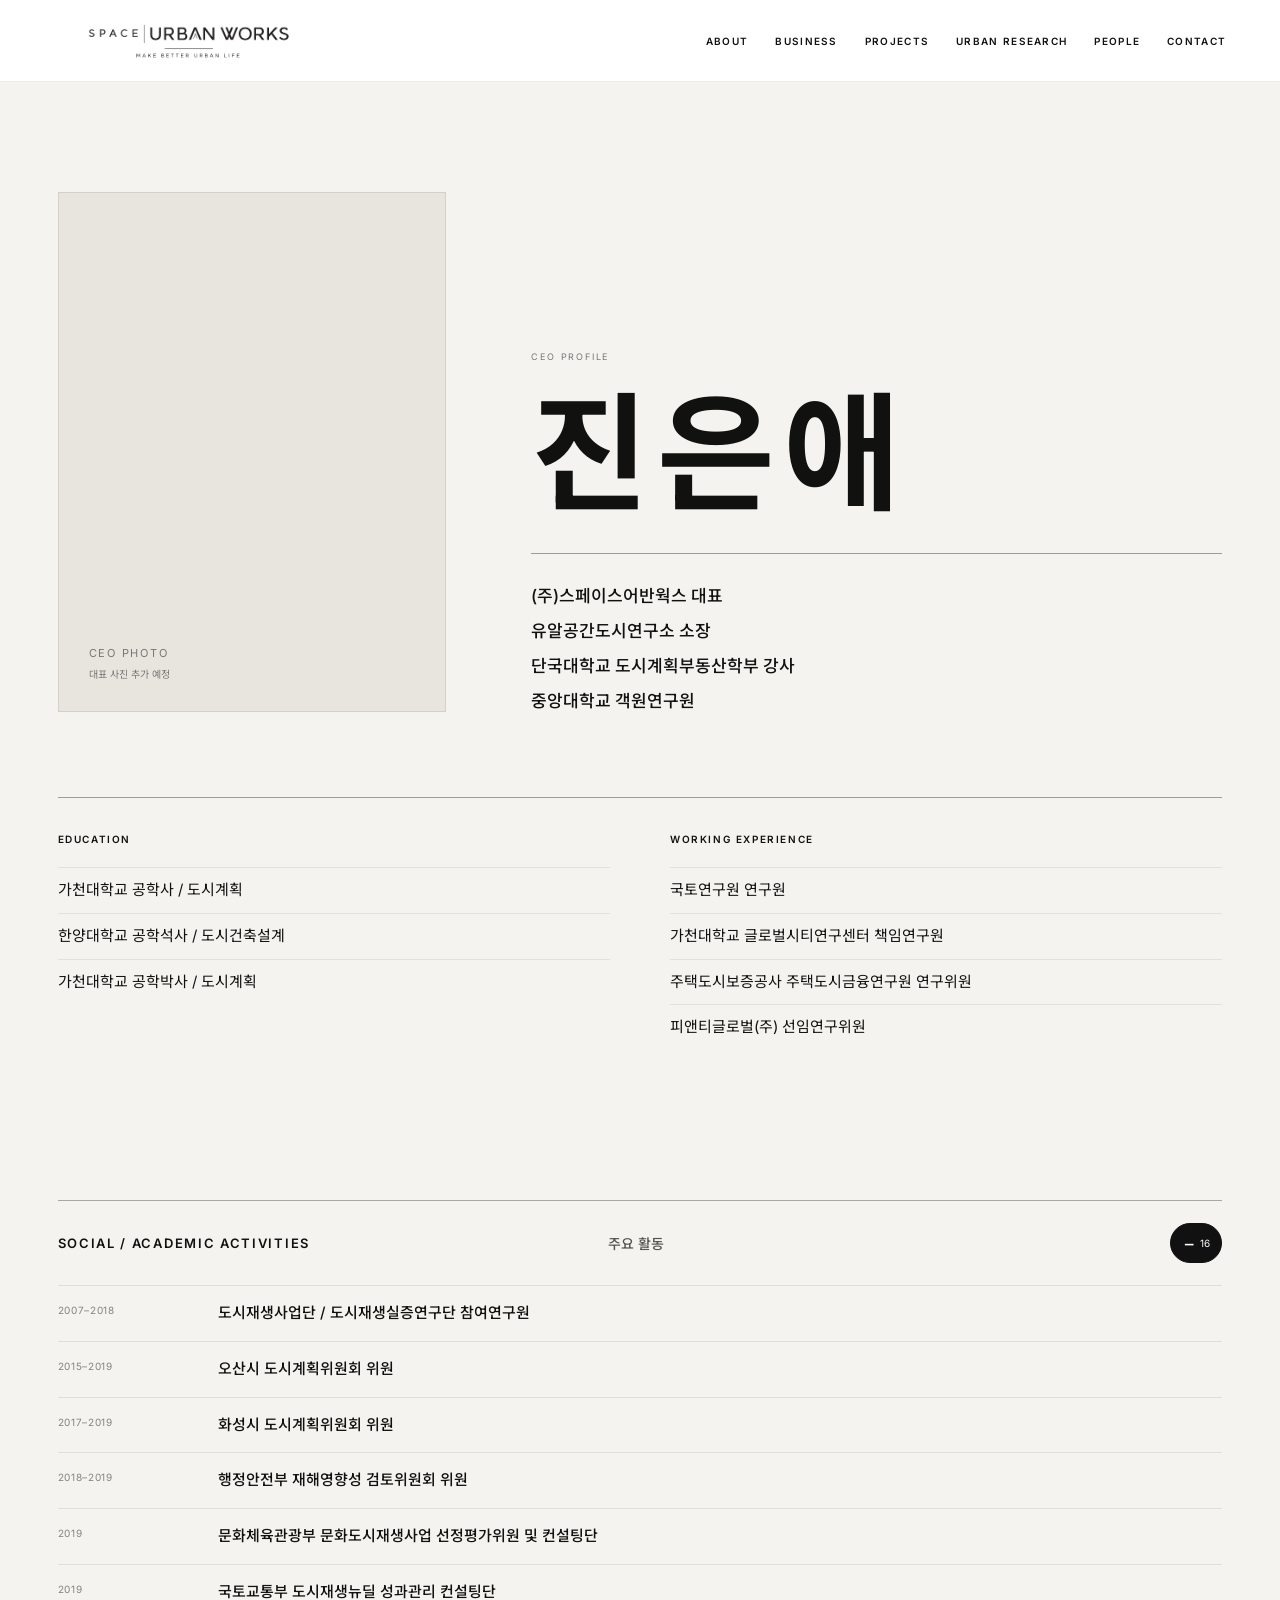
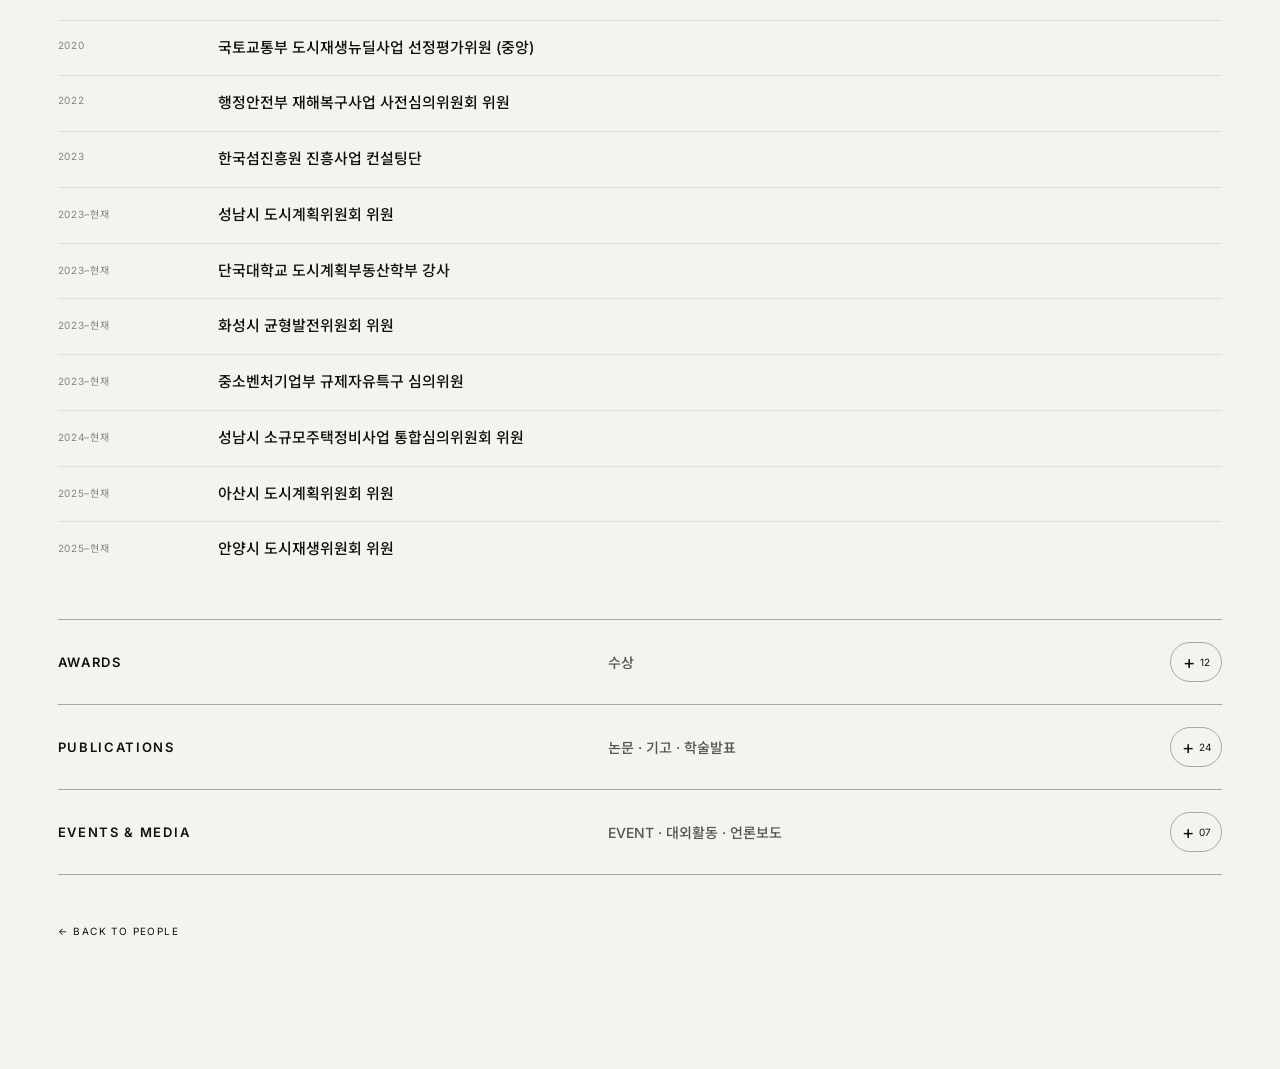
==== commit 8fdc1fd5: "Add files via upload" ====
--- a/profile.html
+++ b/profile.html
@@ -4,7 +4,7 @@
   <meta charset="utf-8">
   <meta name="viewport" content="width=device-width, initial-scale=1">
   <title>CEO Profile | SPACE URBAN WORKS</title>
-  <meta name="description" content="SPACE URBAN WORKS 대표 프로필">
+  <meta name="description" content="SPACE URBAN WORKS 대표 진은애 프로필">
   <link rel="preconnect" href="https://fonts.googleapis.com">
   <link rel="preconnect" href="https://fonts.gstatic.com" crossorigin>
   <link href="https://fonts.googleapis.com/css2?family=Inter:wght@400;500;600;700&family=Noto+Sans+KR:wght@400;500;600;700&display=swap" rel="stylesheet">
@@ -24,49 +24,58 @@
     </nav>
   </header>
 
-  <main class="profile-main">
-    <section class="profile-hero">
-      <span class="profile-kicker">CEO PROFILE</span>
-      <h1>대표 프로필</h1>
-      <div class="profile-lead">
-        <div>
-          <strong>진은애, Ph.D.</strong>
-          <span>Urban Planning · Research · Development</span>
+  <main class="profile-main profile-v8">
+    <section class="ceo-intro">
+      <div class="ceo-intro-grid">
+        <div class="ceo-photo placeholder"><span>CEO PHOTO</span><small>대표 사진 추가 예정</small></div>
+        <div class="ceo-intro-copy">
+          <span class="profile-kicker">CEO PROFILE</span>
+          <h1>진 은 애</h1>
+          <div class="ceo-current">
+            <strong>(주)스페이스어반웍스 대표</strong>
+            <strong>유알공간도시연구소 소장</strong>
+            <strong>단국대학교 도시계획부동산학부 강사</strong>
+            <strong>중앙대학교 객원연구원</strong>
+          </div>
         </div>
-        <p>도시계획·도시재생·주택·부동산·지역개발·지역안전 분야의 연구와 개발컨설팅을 수행해 왔으며, SPACE URBAN WORKS의 공간·도시 통합기획과 사업전략을 총괄합니다.</p>
+      </div>
+
+      <div class="ceo-basic-grid">
+        <section>
+          <span>EDUCATION</span>
+          <ul><li>가천대학교 공학사 / 도시계획</li><li>한양대학교 공학석사 / 도시건축설계</li><li>가천대학교 공학박사 / 도시계획</li></ul>
+        </section>
+        <section>
+          <span>WORKING EXPERIENCE</span>
+          <ul><li>국토연구원 연구원</li><li>가천대학교 글로벌시티연구센터 책임연구원</li><li>주택도시보증공사 주택도시금융연구원 연구위원</li><li>피앤티글로벌(주) 선임연구위원</li></ul>
+        </section>
       </div>
     </section>
 
     <section class="profile-section">
       <details class="profile-detail" open>
-        <summary><span>PUBLICATIONS</span><b>논문 · 기고 · 학술발표</b><i>24</i></summary>
-        <ul class="profile-list"><li><time>2012.02</time><div><strong>복합용도개발에 따른 토지이용의 다양화 및 직주근접 효과 검증에 대한 연구 : 서울시 주상복합건물을 대상으로</strong><span>대한국토·도시계획학회 국토계획 47(1)</span></div></li><li><time>2013.10</time><div><strong>도시스프롤이 통근통행에 미치는 영향에 관한 연구 : 수도권 도시를 대상으로</strong><span>대한국토·도시계획학회 국토계획 48(5)</span></div></li><li><time>2013.12</time><div><strong>수도권 도시특성 변화에 따른 지역간 통근행태 분석</strong><span>대한국토·도시계획학회 국토계획 48(7)</span></div></li><li><time>2014.06</time><div><strong>도시 확산에 영향을 미치는 사회경제적 요인분석 2000-2010 : 수도권 기초조사구를 중심으로</strong><span>대한국토·도시계획학회 국토계획 49(3)</span></div></li><li><time>2015.11</time><div><strong>지하철 및 고용접근성 변화가 서울시 고용중심지의 고용밀도 변화에 미치는 영향</strong><span>대한국토·도시계획학회 국토계획 50(7)</span></div></li><li><time>2016.06</time><div><strong>주거지재생과 마을공동체</strong><span>대한국토·도시계획학회 도시정보 411 · 기고</span></div></li><li><time>2016.08</time><div><strong>복합토지이용이 주택가격에 미치는 영향 : 아파트와 일반주택가격을 중심으로</strong><span>대한국토·도시계획학회 국토계획 51(4)</span></div></li><li><time>2016.10</time><div><strong>노후주거지 재생을 위한 소단위정비사업 활성화 방안</strong><span>대한국토·도시계획학회 추계학술대회 전문가세션 · 학술발표</span></div></li><li><time>2017.04</time><div><strong>서울시 직장인들의 통근시간과 행복</strong><span>대한국토·도시계획학회 국토계획 52(2)</span></div></li><li><time>2017.09</time><div><strong>복합토지이용이 주택가격에 미치는 영향 : 시카고를 대상으로 공간계량경제모형을 활용하여</strong><span>한국부동산정책학회 부동산정책연구 18(2)</span></div></li><li><time>2017.10</time><div><strong>근린재생사업의 성과관리체계 구축 및 지표설정 방안 연구</strong><span>대한국토·도시계획학회 추계학술대회 전문가세션 · 학술발표</span></div></li><li><time>2017.12</time><div><strong>행복과 통근역설 : 통근시간의 증가가 경기도민의 행복지수를 감소시키는가?</strong><span>경기연구원 GRI연구논총 19(3)</span></div></li><li><time>2018.08</time><div><strong>미세먼지가 서울시민의 행복에 미치는 영향과 가치</strong><span>대한국토·도시계획학회 국토계획 53(4)</span></div></li><li><time>2018.10</time><div><strong>지방분권과 주택 거버넌스</strong><span>대한국토·도시계획학회 도시정보 439 · 기고</span></div></li><li><time>2018.10</time><div><strong>Does resident participation in an urban regeneration project improve neighborhood satisfaction?</strong><span>Sustainability 10(10):3755 · SSCI</span></div></li><li><time>2018.10</time><div><strong>도시재생사업의 주민참여가 사회적자본 형성에 미치는 영향</strong><span>한국주거학회논문집 29(5)</span></div></li><li><time>2018.12</time><div><strong>도시재생사업 유형별 성과지표 중요도 분석</strong><span>한국생태환경건축학회논문집 18(6)</span></div></li><li><time>2018.12</time><div><strong>도시재생사업 성과왜곡 특성 및 개선방안 분석</strong><span>한국주거학회논문집 29(6)</span></div></li><li><time>2018.12</time><div><strong>공공임대주택 수요특성 및 거주만족도 분석 : 전남·광주 행복주택·국민임대주택을 중심으로</strong><span>한국주거학회논문집 29(6)</span></div></li><li><time>2019.11</time><div><strong>2019 도시재생뉴딜사업 기금활용특성 및 활성화 방안</strong><span>한국주택학회 추계학술대회 HUG특별세션 · 학술발표</span></div></li><li><time>2022.06</time><div><strong>수도권 거주자의 주거선택이 주거만족에 미치는 영향 연구 : 지역별, 생애주기별, 소득별 특성을 중심으로</strong><span>한국주거학회논문집 33(3)</span></div></li><li><time>2022.10</time><div><strong>Commuting time and perceived stress: Evidence from the intra- and inter-city commuting of young workers in Korea</strong><span>Journal of Transport Geography 104:103436 · SSCI</span></div></li><li><time>2024.12</time><div><strong>상권 유통 플랫폼 도입을 위한 수요분석 및 사전적 논의 : 동작구 사당·이수 상권활성화구역 사례 연구</strong><span>스마트도시건축학회 논문집 5(1)</span></div></li><li><time>2025.11</time><div><strong>산업특성이 거주민의 직주근접 선택에 미치는 영향 연구 : 경기도를 중심으로</strong><span>한국콘텐츠학회논문지 25(1)</span></div></li></ul>
-      </details>
-
-      <details class="profile-detail">
-        <summary><span>ACADEMIC ACTIVITIES</span><b>학술활동</b><i>06</i></summary>
-        <ul class="profile-list"><li><time>2007–2018</time><div><strong>도시재생사업단 / 도시재생실증연구단 참여연구원</strong></div></li><li><time>2016.10</time><div><strong>대한국토·도시계획학회 추계학술대회 전문가세션 발표 · 노후주거지 재생을 위한 소단위정비사업 활성화 방안</strong></div></li><li><time>2017.10</time><div><strong>대한국토·도시계획학회 추계학술대회 전문가세션 발표 · 근린재생사업 성과관리체계 구축 및 지표설정</strong></div></li><li><time>2019.11</time><div><strong>한국주택학회 추계학술대회 HUG특별세션 발표 · 도시재생뉴딜사업 기금활용특성 및 활성화 방안</strong></div></li><li><time>2023.01</time><div><strong>한양대학교 도시대학원 HY-GRIP 교육연구단과 산·학 교류협약</strong></div></li><li><time>2023.07</time><div><strong>중앙대학교 도시계획부동산학과 도시경제+공간빅데이터 연구실과 공동연구 추진</strong></div></li></ul>
+        <summary><span>SOCIAL / ACADEMIC ACTIVITIES</span><b>주요 활동</b><i>16</i></summary>
+        <ul class="profile-list"><li><time>2007–2018</time><div><strong>도시재생사업단 / 도시재생실증연구단 참여연구원</strong></div></li><li><time>2015–2019</time><div><strong>오산시 도시계획위원회 위원</strong></div></li><li><time>2017–2019</time><div><strong>화성시 도시계획위원회 위원</strong></div></li><li><time>2018–2019</time><div><strong>행정안전부 재해영향성 검토위원회 위원</strong></div></li><li><time>2019</time><div><strong>문화체육관광부 문화도시재생사업 선정평가위원 및 컨설팅단</strong></div></li><li><time>2019</time><div><strong>국토교통부 도시재생뉴딜 성과관리 컨설팅단</strong></div></li><li><time>2020</time><div><strong>국토교통부 도시재생뉴딜사업 선정평가위원 (중앙)</strong></div></li><li><time>2022</time><div><strong>행정안전부 재해복구사업 사전심의위원회 위원</strong></div></li><li><time>2023</time><div><strong>한국섬진흥원 진흥사업 컨설팅단</strong></div></li><li><time>2023–현재</time><div><strong>성남시 도시계획위원회 위원</strong></div></li><li><time>2023–현재</time><div><strong>단국대학교 도시계획부동산학부 강사</strong></div></li><li><time>2023–현재</time><div><strong>화성시 균형발전위원회 위원</strong></div></li><li><time>2023–현재</time><div><strong>중소벤처기업부 규제자유특구 심의위원</strong></div></li><li><time>2024–현재</time><div><strong>성남시 소규모주택정비사업 통합심의위원회 위원</strong></div></li><li><time>2025–현재</time><div><strong>아산시 도시계획위원회 위원</strong></div></li><li><time>2025–현재</time><div><strong>안양시 도시재생위원회 위원</strong></div></li></ul>
       </details>
 
       <details class="profile-detail">
         <summary><span>AWARDS</span><b>수상</b><i>12</i></summary>
-        <ul class="profile-list"><li><time>2005.02.22</time><div><strong>도시계획학과 수석 졸업상</strong><span>대한국토도시계획학회</span></div></li><li><time>2015.11.04</time><div><strong>2015 서울연구 논문공모전 최우수상</strong><span>서울연구원</span></div></li><li><time>2016.03.26</time><div><strong>부동산정책 및 시장분석 논문 공모전 우수상</strong><span>한국감정원</span></div></li><li><time>2016.11.16</time><div><strong>2016 서울연구 논문공모전 최우수상</strong><span>서울특별시</span></div></li><li><time>2016.12.06</time><div><strong>도시재생 유공자 표창 · 국토교통부 장관상</strong><span>국토교통부</span></div></li><li><time>2017.08.18</time><div><strong>경기도민 삶의 질 조사 데이터 활용 학술대회 우수상</strong><span>경기연구원</span></div></li><li><time>2018.12.03</time><div><strong>도시계획위원회 활동 표창</strong><span>오산시장</span></div></li><li><time>2019.07.04</time><div><strong>과학기술우수논문상</strong><span>한국과학기술단체총연합회</span></div></li><li><time>2021.12.06</time><div><strong>도시재생 공헌상</strong><span>(사)도시재생활동가네트워크</span></div></li><li><time>2021.12.06</time><div><strong>도시재생 활성화 기여 공로상</strong><span>(사)도시재생협치포럼</span></div></li><li><time>2023.11.24</time><div><strong>우수논문상</strong><span>한국주거학회</span></div></li><li><time>2024.12.31</time><div><strong>지역안전지수 유공자 표창 · 행정안전부 장관상</strong><span>행정안전부</span></div></li></ul>
+        <ul class="profile-list"><li><time>2005.02.22</time><div><strong>도시계획학과 수석 졸업상</strong><span>대한국토도시계획학회</span></div></li><li><time>2015.11.04</time><div><strong>2015 서울연구 논문공모전 최우수상</strong><span>서울연구원</span></div></li><li><time>2016.03.26</time><div><strong>한국감정원 부동산정책 및 시장분석 논문 공모전 우수상</strong><span>한국감정원</span></div></li><li><time>2016.11.16</time><div><strong>2016 서울연구 논문공모전 최우수상</strong><span>서울특별시</span></div></li><li><time>2016.12.06</time><div><strong>국토교통부 장관상 – 도시재생 유공자 표창</strong><span>국토교통부</span></div></li><li><time>2017.08.18</time><div><strong>경기도민 삶의 질 조사 데이터 활용 학술대회 우수상</strong><span>경기연구원</span></div></li><li><time>2018.12.03</time><div><strong>오산시장 표창 – 도시계획위원회</strong><span>오산시청</span></div></li><li><time>2019.07.04</time><div><strong>과학기술우수논문상</strong><span>한국과학기술단체총연합회</span></div></li><li><time>2021.12.06</time><div><strong>도시재생 공헌상</strong><span>(사)도시재생활동가네트워크</span></div></li><li><time>2021.12.06</time><div><strong>도시재생 활성화 기여 공로상</strong><span>(사)도시재생협치포럼</span></div></li><li><time>2023.11.24</time><div><strong>우수논문상</strong><span>한국주거학회</span></div></li><li><time>2024.12.31</time><div><strong>행정안전부 장관상 - 지역안전지수 유공자 표창</strong><span>행정안전부</span></div></li></ul>
       </details>
 
       <details class="profile-detail">
-        <summary><span>PROFESSIONAL ACTIVITIES</span><b>전문위원 활동</b><i>15</i></summary>
-        <ul class="profile-list"><li><time>2015–2019</time><div><strong>오산시 도시계획위원회 위원</strong></div></li><li><time>2017–2019</time><div><strong>화성시 도시계획위원회 위원</strong></div></li><li><time>2018–2019</time><div><strong>행정안전부 재해영향성 검토위원회 위원</strong></div></li><li><time>2019</time><div><strong>문화체육관광부 문화도시재생사업 선정평가위원 및 컨설팅단</strong></div></li><li><time>2019</time><div><strong>국토교통부 도시재생뉴딜 성과관리 컨설팅단</strong></div></li><li><time>2020</time><div><strong>국토교통부 도시재생뉴딜사업 선정평가위원(중앙)</strong></div></li><li><time>2022</time><div><strong>행정안전부 재해복구사업 사전심의위원회 위원</strong></div></li><li><time>2023</time><div><strong>한국섬진흥원 진흥사업 컨설팅단</strong></div></li><li><time>2023–현재</time><div><strong>성남시 도시계획위원회 위원</strong></div></li><li><time>2023–현재</time><div><strong>단국대학교 도시계획부동산학부 강사</strong></div></li><li><time>2023–현재</time><div><strong>화성시 균형발전위원회 위원</strong></div></li><li><time>2023–현재</time><div><strong>중소벤처기업부 규제자유특구 심의위원</strong></div></li><li><time>2024–현재</time><div><strong>성남시 소규모주택정비사업 통합심의위원회 위원</strong></div></li><li><time>2025–현재</time><div><strong>아산시 도시계획위원회 위원</strong></div></li><li><time>2025–현재</time><div><strong>안양시 도시재생위원회 위원</strong></div></li></ul>
+        <summary><span>PUBLICATIONS</span><b>논문 · 기고 · 학술발표</b><i>24</i></summary>
+        <ul class="profile-list publication-list"><li><time>2012.02</time><div><span>대한국토·도시계획학회 국토계획 47(1)</span><strong>복합용도개발에 따른 토지이용의 다양화 및 직주근접 효과 검증에 대한 연구 : 서울시 주상복합건물을 대상으로</strong></div></li><li><time>2013.10</time><div><span>대한국토·도시계획학회 국토계획 48(5)</span><strong>도시스프롤이 통근통행에 미치는 영향에 관한 연구 : 수도권 도시를 대상으로</strong></div></li><li><time>2013.12</time><div><span>대한국토·도시계획학회 국토계획 48(7)</span><strong>수도권 도시특성 변화에 따른 지역간 통근행태 분석</strong></div></li><li><time>2014.06</time><div><span>대한국토·도시계획학회 국토계획 49(3)</span><strong>도시 확산에 영향을 미치는 사회경제적 요인분석 2000-2010 : 수도권 기초조사구를 중심으로</strong></div></li><li><time>2015.11</time><div><span>대한국토·도시계획학회 국토계획 50(7)</span><strong>지하철 및 고용접근성 변화가 서울시 고용중심지의 고용밀도 변화에 미치는 영향</strong></div></li><li><time>2016.06</time><div><span>대한국토·도시계획학회 도시정보 411 (기고)</span><strong>주거지재생과 마을공동체</strong></div></li><li><time>2016.08</time><div><span>대한국토·도시계획학회 국토계획 51(4)</span><strong>복합토지이용이 주택가격에 미치는 영향 : 아파트와 일반주택가격을 중심으로</strong></div></li><li><time>2016.10</time><div><span>2016 대한국토·도시계획학회 추계학술대회 전문가세션 (학술발표)</span><strong>노후주거지 재생을 위한 소단위정비사업 활성화 방안</strong></div></li><li><time>2017.04</time><div><span>대한국토·도시계획학회 국토계획 52(2)</span><strong>서울시 직장인들의 통근시간과 행복</strong></div></li><li><time>2017.09</time><div><span>한국부동산정책학회 부동산정책연구 18(2)</span><strong>복합토지이용이 주택가격에 미치는 영향 : 시카고를 대상으로 공간계량경제모형을 활용하여</strong></div></li><li><time>2017.10</time><div><span>2017 대한국토·도시계획학회 추계학술대회 전문가세션 (학술발표)</span><strong>근린재생사업의 성과관리체계 구축 및 지표설정 방안 연구</strong></div></li><li><time>2017.12</time><div><span>경기연구원 GRI연구논총 19(3)</span><strong>행복과 통근역설 : 통근시간의 증가가 경기도민의 행복지수를 감소시키는가?</strong></div></li><li><time>2018.08</time><div><span>대한국토·도시계획학회 국토계획 53(4)</span><strong>미세먼지가 서울시민의 행복에 미치는 영향과 가치</strong></div></li><li><time>2018.10</time><div><span>대한국토·도시계획학회 도시정보 439 (기고)</span><strong>지방분권과 주택 거버넌스</strong></div></li><li><time>2018.10</time><div><span>(SSCI) Sustainability 10(10):3755</span><strong>Does resident participation in an urban regeneration project improve neighborhood satisfaction?</strong></div></li><li><time>2018.10</time><div><span>한국주거학회논문집 29(5)</span><strong>도시재생사업의 주민참여가 사회적자본 형성에 미치는 영향</strong></div></li><li><time>2018.12</time><div><span>한국생태환경건축학회논문집 18(6)</span><strong>도시재생사업 유형별 성과지표 중요도 분석 : 중심시가지형, 일반근린형, 주거지재생 및 우리동네살리기 재생사업을 중심으로</strong></div></li><li><time>2018.12</time><div><span>한국주거학회논문집 29(6)</span><strong>도시재생사업 성과왜곡 특성 및 개선방안 분석</strong></div></li><li><time>2018.12</time><div><span>한국주거학회논문집 29(6)</span><strong>공공임대주택 수요특성 및 거주만족도 분석 : 전남․광주 행복주택․국민임대주택을 중심으로</strong></div></li><li><time>2019.11</time><div><span>2019 한국주택학회 추계학술대회 HUG특별세션 (학술발표)</span><strong>2019 도시재생뉴딜사업 기금활용특성 및 활성화 방안</strong></div></li><li><time>2022.06</time><div><span>한국주거학회논문집 33(3)</span><strong>수도권 거주자의 주거선택이 주거만족에 미치는 영향 연구 : 지역별, 생애주기별, 소득별 특성을 중심으로</strong></div></li><li><time>2022.10</time><div><span>(SSCI) Journal of Transport Geography 104 : 103436</span><strong>Commuting time and perceived stress: Evidence from the intra- and inter-city commuting of young workers in Korea</strong></div></li><li><time>2024.12</time><div><span>스마트도시건축학회 논문집 5(1)</span><strong>상권 유통 플랫폼 도입을 위한 수요분석 및 사전적 논의 : 동작구 사당・이수 상권활성화구역 사례 연구</strong></div></li><li><time>2025.11</time><div><span>한국콘텐츠학회논문지 25(1)</span><strong>산업특성이 거주민의 직주근접 선택에 미치는 영향 연구 : 경기도를 중심으로</strong></div></li></ul>
       </details>
 
       <details class="profile-detail">
-        <summary><span>EVENTS & MEDIA</span><b>EVENT · 대외활동 · 언론보도</b><i>08</i></summary>
-        <ul class="profile-list"><li><time>BOOK / PUBLICATION</time><div><strong><a href="https://product.kyobobook.co.kr/detail/S000219752202" target="_blank" rel="noopener">탄소중립도시의 계획과 실행 ↗</a></strong></div></li><li><time>MEDIA</time><div><strong><a href="https://www.koreatimenews.com/news/article.html?no=896522" target="_blank" rel="noopener">서울시의회 김종길 의원, “서울 준공업지역, 직·주·락 복합도시로 전환할 것” ↗</a></strong></div></li><li><time>FIELD / MEETING</time><div><strong><a href="https://www.k-kica.org/news/93" target="_blank" rel="noopener">한국지식산업센터연합회·서울시의회·영등포구청·중앙대산학협력단 간담회 — 영등포구 지식산업센터 활성화 ↗</a></strong></div></li><li><time>MEDIA</time><div><strong><a href="https://www.yna.co.kr/view/AKR20240913038100004" target="_blank" rel="noopener">종로구, 자연경관지구 건축규제 완화에 노후 주거지 정비 추진 ↗</a></strong></div></li><li><time>MEDIA</time><div><strong>서울시의회 윤종복 의원, 서울 경관지구 특성에 맞는 완화·해제 방안 검토</strong></div></li><li><time>MEDIA</time><div><strong><a href="https://www.yna.co.kr/view/AKR20240703059600530" target="_blank" rel="noopener">수소버스 보급 5년여만에 1천대…2030년까지 2만대 보급 ↗</a></strong></div></li><li><time>FIELD / URBAN REGENERATION</time><div><strong>문산읍 문산리 일원 도시재생활성화계획 주민공청회</strong></div></li><li><time>MEDIA / RESEARCH</time><div><strong><a href="https://biz.chosun.com/site/data/html_dir/2016/11/30/2016113000599.html" target="_blank" rel="noopener">긴 출퇴근 시간, 워킹맘이 제일 힘들어 ↗</a></strong></div></li></ul>
+        <summary><span>EVENTS & MEDIA</span><b>EVENT · 대외활동 · 언론보도</b><i>07</i></summary>
+        <ul class="profile-list"><li><time>BOOK / PUBLICATION</time><div><strong><a href="https://product.kyobobook.co.kr/detail/S000219752202" target="_blank" rel="noopener">탄소중립도시의 계획과 실행 ↗</a></strong></div></li><li><time>MEDIA</time><div><strong><a href="https://www.koreatimenews.com/news/article.html?no=896522" target="_blank" rel="noopener">서울시의회 김종길 의원, “서울 준공업지역, 직·주·락 복합도시로 전환할 것” ↗</a></strong></div></li><li><time>FIELD / MEETING</time><div><strong><a href="https://www.k-kica.org/news/93" target="_blank" rel="noopener">한국지식산업센터연합회·서울시의회·영등포구청·중앙대산학협력단 간담회 — 영등포구 지식산업센터 활성화 ↗</a></strong></div></li><li><time>MEDIA</time><div><strong><a href="https://www.yna.co.kr/view/AKR20240913038100004" target="_blank" rel="noopener">종로구, 자연경관지구 건축규제 완화에 노후 주거지 정비 추진 ↗</a></strong></div></li><li><time>MEDIA</time><div><strong><a href="https://www.yna.co.kr/view/AKR20240703059600530" target="_blank" rel="noopener">수소버스 보급 5년여만에 1천대…2030년까지 2만대 보급 ↗</a></strong></div></li><li><time>FIELD / URBAN REGENERATION</time><div><strong>문산읍 문산리 일원 도시재생활성화계획 주민공청회</strong></div></li><li><time>MEDIA / RESEARCH</time><div><strong><a href="https://biz.chosun.com/site/data/html_dir/2016/11/30/2016113000599.html" target="_blank" rel="noopener">긴 출퇴근 시간, 워킹맘이 제일 힘들어 ↗</a></strong></div></li></ul>
       </details>
 
       <a class="profile-back" href="index.html#people">← BACK TO PEOPLE</a>
     </section>
   </main>
-
   <script src="script.js"></script>
 </body>
 </html>
--- a/styles.css
+++ b/styles.css
@@ -992,3 +992,130 @@
   .profile-section{padding:55px 6vw 95px}
   .profile-list li{grid-template-columns:1fr;gap:4px}
 }
+
+/* ===== v8 PEOPLE CTA EMPHASIS ===== */
+.org-profile-link{
+  margin-top:30px !important;
+  min-height:50px !important;
+  padding:0 24px !important;
+  border:1.5px solid #111 !important;
+  border-radius:28px !important;
+  background:#fff !important;
+  color:#111 !important;
+  font-size:11px !important;
+  font-weight:700 !important;
+  letter-spacing:.08em !important;
+  box-shadow:0 0 0 0 rgba(0,0,0,0);
+  transition:all .22s ease !important;
+}
+.org-profile-link:hover{
+  background:#111 !important;
+  color:#fff !important;
+  transform:translateY(-1px);
+}
+
+/* ===== v8 CEO PROFILE ===== */
+.profile-v8{background:#f4f3ef}
+.ceo-intro{
+  max-width:1500px;
+  margin:0 auto;
+  padding:110px 4.5vw 80px;
+}
+.ceo-intro-grid{
+  display:grid;
+  grid-template-columns:minmax(260px,.72fr) 1.28fr;
+  gap:85px;
+  align-items:end;
+}
+.ceo-photo{
+  margin:0;
+  min-height:520px;
+  background:#e7e5de;
+  overflow:hidden;
+}
+.ceo-photo img{
+  width:100%;
+  height:100%;
+  min-height:520px;
+  object-fit:cover;
+  filter:grayscale(100%);
+}
+.ceo-photo.placeholder{
+  min-height:520px;
+  display:flex;
+  flex-direction:column;
+  justify-content:flex-end;
+  padding:30px;
+  color:#777;
+  border:1px solid #d2d0c8;
+}
+.ceo-photo.placeholder span{
+  font-size:11px;
+  letter-spacing:.16em;
+}
+.ceo-photo.placeholder small{
+  margin-top:6px;
+  font-size:10px;
+}
+.ceo-intro-copy h1{
+  margin:22px 0 45px;
+  font-size:clamp(72px,10vw,155px);
+  line-height:.84;
+  letter-spacing:-.075em;
+}
+.ceo-current{
+  display:grid;
+  gap:10px;
+  padding-top:28px;
+  border-top:1px solid #9e9c94;
+}
+.ceo-current strong{
+  font-size:17px;
+  font-weight:500;
+}
+.ceo-basic-grid{
+  display:grid;
+  grid-template-columns:1fr 1fr;
+  gap:60px;
+  margin-top:85px;
+  padding-top:35px;
+  border-top:1px solid #9e9c94;
+}
+.ceo-basic-grid section>span{
+  display:block;
+  font-size:10px;
+  letter-spacing:.16em;
+  font-weight:600;
+  margin-bottom:22px;
+}
+.ceo-basic-grid ul{
+  list-style:none;
+  margin:0;
+  padding:0;
+}
+.ceo-basic-grid li{
+  padding:10px 0;
+  border-top:1px solid rgba(17,17,15,.08);
+  font-size:15px;
+  line-height:1.65;
+}
+.publication-list li div>span{
+  display:block;
+  margin:0 0 4px;
+  font-size:11px;
+  color:#77766f;
+}
+.publication-list li div>strong{
+  display:block;
+}
+@media(max-width:850px){
+  .ceo-intro-grid{grid-template-columns:1fr;gap:45px}
+  .ceo-photo,.ceo-photo img,.ceo-photo.placeholder{min-height:420px}
+  .ceo-basic-grid{grid-template-columns:1fr}
+}
+@media(max-width:560px){
+  .ceo-intro{padding:75px 6vw 55px}
+  .ceo-photo,.ceo-photo img,.ceo-photo.placeholder{min-height:340px}
+  .ceo-intro-copy h1{font-size:64px}
+  .ceo-current strong{font-size:15px}
+}
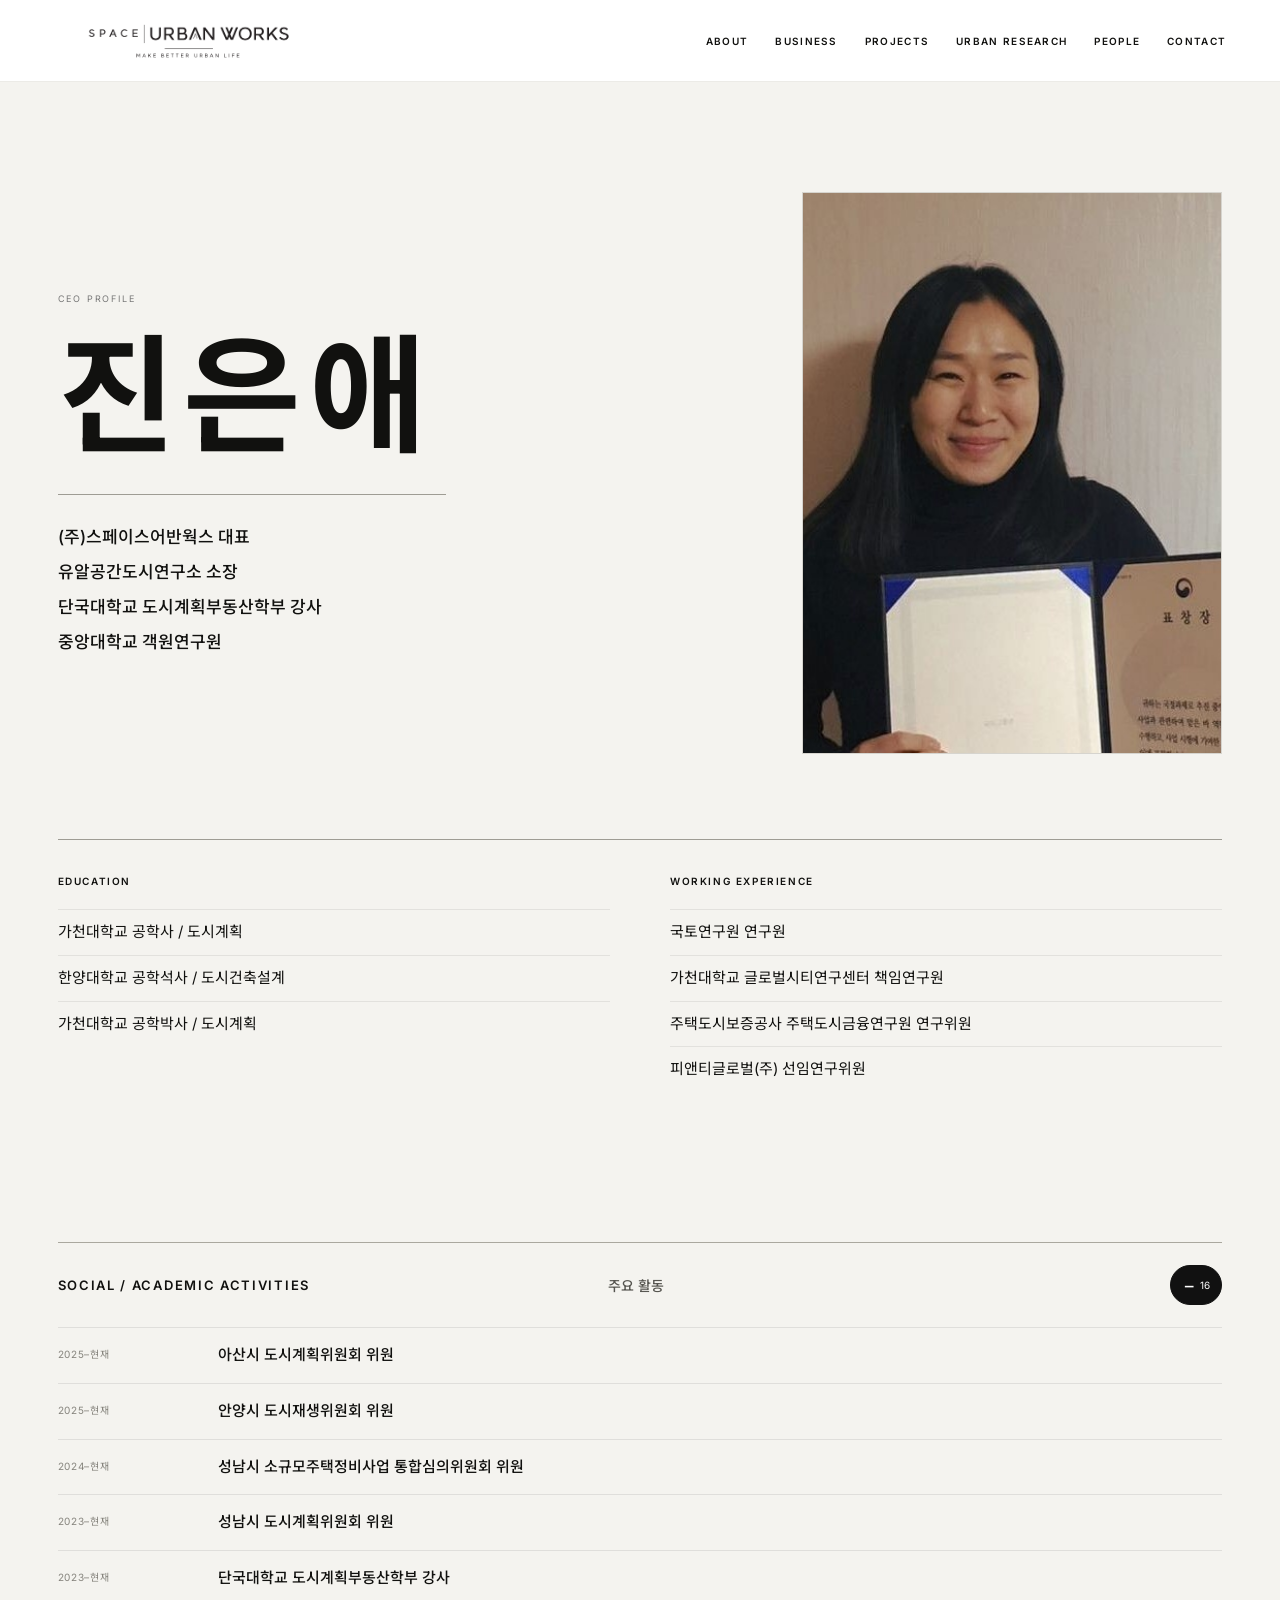
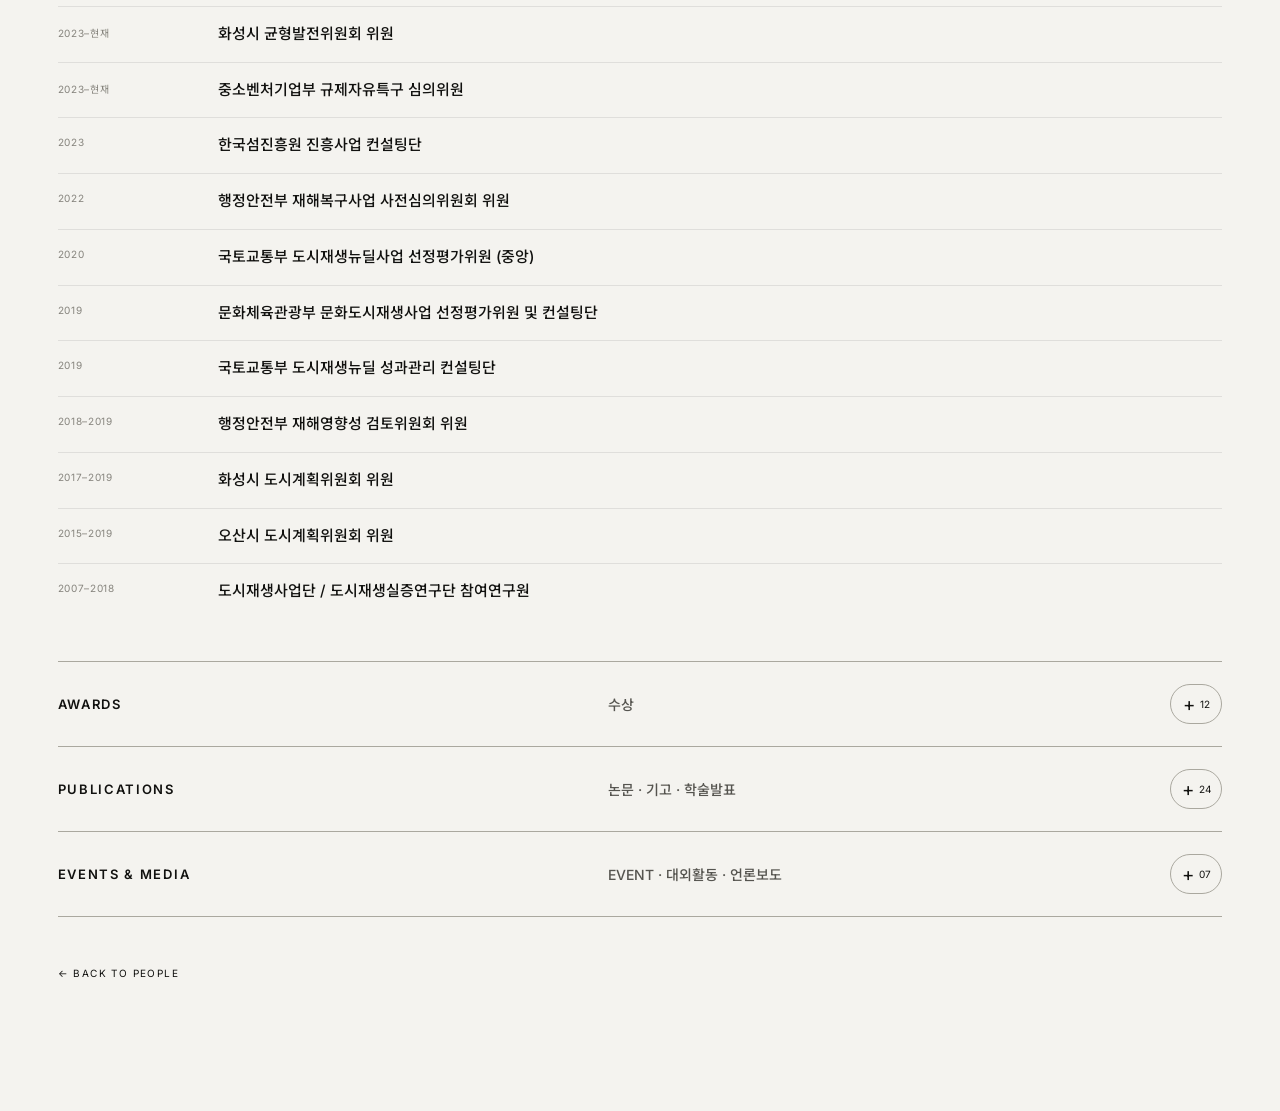
==== commit fbfe1794: "Add files via upload" ====
--- a/profile.html
+++ b/profile.html
@@ -27,7 +27,7 @@
   <main class="profile-main profile-v8">
     <section class="ceo-intro">
       <div class="ceo-intro-grid">
-        <div class="ceo-photo placeholder"><span>CEO PHOTO</span><small>대표 사진 추가 예정</small></div>
+        <figure class="ceo-photo"><img src="assets/ceo.jpg" alt="진은애 대표"></figure>
         <div class="ceo-intro-copy">
           <span class="profile-kicker">CEO PROFILE</span>
           <h1>진 은 애</h1>
@@ -55,17 +55,17 @@
     <section class="profile-section">
       <details class="profile-detail" open>
         <summary><span>SOCIAL / ACADEMIC ACTIVITIES</span><b>주요 활동</b><i>16</i></summary>
-        <ul class="profile-list"><li><time>2007–2018</time><div><strong>도시재생사업단 / 도시재생실증연구단 참여연구원</strong></div></li><li><time>2015–2019</time><div><strong>오산시 도시계획위원회 위원</strong></div></li><li><time>2017–2019</time><div><strong>화성시 도시계획위원회 위원</strong></div></li><li><time>2018–2019</time><div><strong>행정안전부 재해영향성 검토위원회 위원</strong></div></li><li><time>2019</time><div><strong>문화체육관광부 문화도시재생사업 선정평가위원 및 컨설팅단</strong></div></li><li><time>2019</time><div><strong>국토교통부 도시재생뉴딜 성과관리 컨설팅단</strong></div></li><li><time>2020</time><div><strong>국토교통부 도시재생뉴딜사업 선정평가위원 (중앙)</strong></div></li><li><time>2022</time><div><strong>행정안전부 재해복구사업 사전심의위원회 위원</strong></div></li><li><time>2023</time><div><strong>한국섬진흥원 진흥사업 컨설팅단</strong></div></li><li><time>2023–현재</time><div><strong>성남시 도시계획위원회 위원</strong></div></li><li><time>2023–현재</time><div><strong>단국대학교 도시계획부동산학부 강사</strong></div></li><li><time>2023–현재</time><div><strong>화성시 균형발전위원회 위원</strong></div></li><li><time>2023–현재</time><div><strong>중소벤처기업부 규제자유특구 심의위원</strong></div></li><li><time>2024–현재</time><div><strong>성남시 소규모주택정비사업 통합심의위원회 위원</strong></div></li><li><time>2025–현재</time><div><strong>아산시 도시계획위원회 위원</strong></div></li><li><time>2025–현재</time><div><strong>안양시 도시재생위원회 위원</strong></div></li></ul>
+        <ul class="profile-list"><li><time>2025–현재</time><div><strong>아산시 도시계획위원회 위원</strong></div></li><li><time>2025–현재</time><div><strong>안양시 도시재생위원회 위원</strong></div></li><li><time>2024–현재</time><div><strong>성남시 소규모주택정비사업 통합심의위원회 위원</strong></div></li><li><time>2023–현재</time><div><strong>성남시 도시계획위원회 위원</strong></div></li><li><time>2023–현재</time><div><strong>단국대학교 도시계획부동산학부 강사</strong></div></li><li><time>2023–현재</time><div><strong>화성시 균형발전위원회 위원</strong></div></li><li><time>2023–현재</time><div><strong>중소벤처기업부 규제자유특구 심의위원</strong></div></li><li><time>2023</time><div><strong>한국섬진흥원 진흥사업 컨설팅단</strong></div></li><li><time>2022</time><div><strong>행정안전부 재해복구사업 사전심의위원회 위원</strong></div></li><li><time>2020</time><div><strong>국토교통부 도시재생뉴딜사업 선정평가위원 (중앙)</strong></div></li><li><time>2019</time><div><strong>문화체육관광부 문화도시재생사업 선정평가위원 및 컨설팅단</strong></div></li><li><time>2019</time><div><strong>국토교통부 도시재생뉴딜 성과관리 컨설팅단</strong></div></li><li><time>2018–2019</time><div><strong>행정안전부 재해영향성 검토위원회 위원</strong></div></li><li><time>2017–2019</time><div><strong>화성시 도시계획위원회 위원</strong></div></li><li><time>2015–2019</time><div><strong>오산시 도시계획위원회 위원</strong></div></li><li><time>2007–2018</time><div><strong>도시재생사업단 / 도시재생실증연구단 참여연구원</strong></div></li></ul>
       </details>
 
       <details class="profile-detail">
         <summary><span>AWARDS</span><b>수상</b><i>12</i></summary>
-        <ul class="profile-list"><li><time>2005.02.22</time><div><strong>도시계획학과 수석 졸업상</strong><span>대한국토도시계획학회</span></div></li><li><time>2015.11.04</time><div><strong>2015 서울연구 논문공모전 최우수상</strong><span>서울연구원</span></div></li><li><time>2016.03.26</time><div><strong>한국감정원 부동산정책 및 시장분석 논문 공모전 우수상</strong><span>한국감정원</span></div></li><li><time>2016.11.16</time><div><strong>2016 서울연구 논문공모전 최우수상</strong><span>서울특별시</span></div></li><li><time>2016.12.06</time><div><strong>국토교통부 장관상 – 도시재생 유공자 표창</strong><span>국토교통부</span></div></li><li><time>2017.08.18</time><div><strong>경기도민 삶의 질 조사 데이터 활용 학술대회 우수상</strong><span>경기연구원</span></div></li><li><time>2018.12.03</time><div><strong>오산시장 표창 – 도시계획위원회</strong><span>오산시청</span></div></li><li><time>2019.07.04</time><div><strong>과학기술우수논문상</strong><span>한국과학기술단체총연합회</span></div></li><li><time>2021.12.06</time><div><strong>도시재생 공헌상</strong><span>(사)도시재생활동가네트워크</span></div></li><li><time>2021.12.06</time><div><strong>도시재생 활성화 기여 공로상</strong><span>(사)도시재생협치포럼</span></div></li><li><time>2023.11.24</time><div><strong>우수논문상</strong><span>한국주거학회</span></div></li><li><time>2024.12.31</time><div><strong>행정안전부 장관상 - 지역안전지수 유공자 표창</strong><span>행정안전부</span></div></li></ul>
+        <ul class="profile-list"><li><time>2024.12.31</time><div><strong>행정안전부 장관상 - 지역안전지수 유공자 표창</strong><span>행정안전부</span></div></li><li><time>2023.11.24</time><div><strong>우수논문상</strong><span>한국주거학회</span></div></li><li><time>2021.12.06</time><div><strong>도시재생 공헌상</strong><span>(사)도시재생활동가네트워크</span></div></li><li><time>2021.12.06</time><div><strong>도시재생 활성화 기여 공로상</strong><span>(사)도시재생협치포럼</span></div></li><li><time>2019.07.04</time><div><strong>과학기술우수논문상</strong><span>한국과학기술단체총연합회</span></div></li><li><time>2018.12.03</time><div><strong>오산시장 표창 – 도시계획위원회</strong><span>오산시청</span></div></li><li><time>2017.08.18</time><div><strong>경기도민 삶의 질 조사 데이터 활용 학술대회 우수상</strong><span>경기연구원</span></div></li><li><time>2016.12.06</time><div><strong>국토교통부 장관상 – 도시재생 유공자 표창</strong><span>국토교통부</span></div></li><li><time>2016.11.16</time><div><strong>2016 서울연구 논문공모전 최우수상</strong><span>서울특별시</span></div></li><li><time>2016.03.26</time><div><strong>한국감정원 부동산정책 및 시장분석 논문 공모전 우수상</strong><span>한국감정원</span></div></li><li><time>2015.11.04</time><div><strong>2015 서울연구 논문공모전 최우수상</strong><span>서울연구원</span></div></li><li><time>2005.02.22</time><div><strong>도시계획학과 수석 졸업상</strong><span>대한국토도시계획학회</span></div></li></ul>
       </details>
 
       <details class="profile-detail">
         <summary><span>PUBLICATIONS</span><b>논문 · 기고 · 학술발표</b><i>24</i></summary>
-        <ul class="profile-list publication-list"><li><time>2012.02</time><div><span>대한국토·도시계획학회 국토계획 47(1)</span><strong>복합용도개발에 따른 토지이용의 다양화 및 직주근접 효과 검증에 대한 연구 : 서울시 주상복합건물을 대상으로</strong></div></li><li><time>2013.10</time><div><span>대한국토·도시계획학회 국토계획 48(5)</span><strong>도시스프롤이 통근통행에 미치는 영향에 관한 연구 : 수도권 도시를 대상으로</strong></div></li><li><time>2013.12</time><div><span>대한국토·도시계획학회 국토계획 48(7)</span><strong>수도권 도시특성 변화에 따른 지역간 통근행태 분석</strong></div></li><li><time>2014.06</time><div><span>대한국토·도시계획학회 국토계획 49(3)</span><strong>도시 확산에 영향을 미치는 사회경제적 요인분석 2000-2010 : 수도권 기초조사구를 중심으로</strong></div></li><li><time>2015.11</time><div><span>대한국토·도시계획학회 국토계획 50(7)</span><strong>지하철 및 고용접근성 변화가 서울시 고용중심지의 고용밀도 변화에 미치는 영향</strong></div></li><li><time>2016.06</time><div><span>대한국토·도시계획학회 도시정보 411 (기고)</span><strong>주거지재생과 마을공동체</strong></div></li><li><time>2016.08</time><div><span>대한국토·도시계획학회 국토계획 51(4)</span><strong>복합토지이용이 주택가격에 미치는 영향 : 아파트와 일반주택가격을 중심으로</strong></div></li><li><time>2016.10</time><div><span>2016 대한국토·도시계획학회 추계학술대회 전문가세션 (학술발표)</span><strong>노후주거지 재생을 위한 소단위정비사업 활성화 방안</strong></div></li><li><time>2017.04</time><div><span>대한국토·도시계획학회 국토계획 52(2)</span><strong>서울시 직장인들의 통근시간과 행복</strong></div></li><li><time>2017.09</time><div><span>한국부동산정책학회 부동산정책연구 18(2)</span><strong>복합토지이용이 주택가격에 미치는 영향 : 시카고를 대상으로 공간계량경제모형을 활용하여</strong></div></li><li><time>2017.10</time><div><span>2017 대한국토·도시계획학회 추계학술대회 전문가세션 (학술발표)</span><strong>근린재생사업의 성과관리체계 구축 및 지표설정 방안 연구</strong></div></li><li><time>2017.12</time><div><span>경기연구원 GRI연구논총 19(3)</span><strong>행복과 통근역설 : 통근시간의 증가가 경기도민의 행복지수를 감소시키는가?</strong></div></li><li><time>2018.08</time><div><span>대한국토·도시계획학회 국토계획 53(4)</span><strong>미세먼지가 서울시민의 행복에 미치는 영향과 가치</strong></div></li><li><time>2018.10</time><div><span>대한국토·도시계획학회 도시정보 439 (기고)</span><strong>지방분권과 주택 거버넌스</strong></div></li><li><time>2018.10</time><div><span>(SSCI) Sustainability 10(10):3755</span><strong>Does resident participation in an urban regeneration project improve neighborhood satisfaction?</strong></div></li><li><time>2018.10</time><div><span>한국주거학회논문집 29(5)</span><strong>도시재생사업의 주민참여가 사회적자본 형성에 미치는 영향</strong></div></li><li><time>2018.12</time><div><span>한국생태환경건축학회논문집 18(6)</span><strong>도시재생사업 유형별 성과지표 중요도 분석 : 중심시가지형, 일반근린형, 주거지재생 및 우리동네살리기 재생사업을 중심으로</strong></div></li><li><time>2018.12</time><div><span>한국주거학회논문집 29(6)</span><strong>도시재생사업 성과왜곡 특성 및 개선방안 분석</strong></div></li><li><time>2018.12</time><div><span>한국주거학회논문집 29(6)</span><strong>공공임대주택 수요특성 및 거주만족도 분석 : 전남․광주 행복주택․국민임대주택을 중심으로</strong></div></li><li><time>2019.11</time><div><span>2019 한국주택학회 추계학술대회 HUG특별세션 (학술발표)</span><strong>2019 도시재생뉴딜사업 기금활용특성 및 활성화 방안</strong></div></li><li><time>2022.06</time><div><span>한국주거학회논문집 33(3)</span><strong>수도권 거주자의 주거선택이 주거만족에 미치는 영향 연구 : 지역별, 생애주기별, 소득별 특성을 중심으로</strong></div></li><li><time>2022.10</time><div><span>(SSCI) Journal of Transport Geography 104 : 103436</span><strong>Commuting time and perceived stress: Evidence from the intra- and inter-city commuting of young workers in Korea</strong></div></li><li><time>2024.12</time><div><span>스마트도시건축학회 논문집 5(1)</span><strong>상권 유통 플랫폼 도입을 위한 수요분석 및 사전적 논의 : 동작구 사당・이수 상권활성화구역 사례 연구</strong></div></li><li><time>2025.11</time><div><span>한국콘텐츠학회논문지 25(1)</span><strong>산업특성이 거주민의 직주근접 선택에 미치는 영향 연구 : 경기도를 중심으로</strong></div></li></ul>
+        <ul class="profile-list publication-list"><li><time>2025.11</time><div><span>한국콘텐츠학회논문지 25(1)</span><strong>산업특성이 거주민의 직주근접 선택에 미치는 영향 연구 : 경기도를 중심으로</strong></div></li><li><time>2024.12</time><div><span>스마트도시건축학회 논문집 5(1)</span><strong>상권 유통 플랫폼 도입을 위한 수요분석 및 사전적 논의 : 동작구 사당・이수 상권활성화구역 사례 연구</strong></div></li><li><time>2022.10</time><div><span>(SSCI) Journal of Transport Geography 104 : 103436</span><strong>Commuting time and perceived stress: Evidence from the intra- and inter-city commuting of young workers in Korea</strong></div></li><li><time>2022.06</time><div><span>한국주거학회논문집 33(3)</span><strong>수도권 거주자의 주거선택이 주거만족에 미치는 영향 연구 : 지역별, 생애주기별, 소득별 특성을 중심으로</strong></div></li><li><time>2019.11</time><div><span>2019 한국주택학회 추계학술대회 HUG특별세션 (학술발표)</span><strong>2019 도시재생뉴딜사업 기금활용특성 및 활성화 방안</strong></div></li><li><time>2018.12</time><div><span>한국생태환경건축학회논문집 18(6)</span><strong>도시재생사업 유형별 성과지표 중요도 분석 : 중심시가지형, 일반근린형, 주거지재생 및 우리동네살리기 재생사업을 중심으로</strong></div></li><li><time>2018.12</time><div><span>한국주거학회논문집 29(6)</span><strong>도시재생사업 성과왜곡 특성 및 개선방안 분석</strong></div></li><li><time>2018.12</time><div><span>한국주거학회논문집 29(6)</span><strong>공공임대주택 수요특성 및 거주만족도 분석 : 전남․광주 행복주택․국민임대주택을 중심으로</strong></div></li><li><time>2018.10</time><div><span>대한국토·도시계획학회 도시정보 439 (기고)</span><strong>지방분권과 주택 거버넌스</strong></div></li><li><time>2018.10</time><div><span>(SSCI) Sustainability 10(10):3755</span><strong>Does resident participation in an urban regeneration project improve neighborhood satisfaction?</strong></div></li><li><time>2018.10</time><div><span>한국주거학회논문집 29(5)</span><strong>도시재생사업의 주민참여가 사회적자본 형성에 미치는 영향</strong></div></li><li><time>2018.08</time><div><span>대한국토·도시계획학회 국토계획 53(4)</span><strong>미세먼지가 서울시민의 행복에 미치는 영향과 가치</strong></div></li><li><time>2017.12</time><div><span>경기연구원 GRI연구논총 19(3)</span><strong>행복과 통근역설 : 통근시간의 증가가 경기도민의 행복지수를 감소시키는가?</strong></div></li><li><time>2017.10</time><div><span>2017 대한국토·도시계획학회 추계학술대회 전문가세션 (학술발표)</span><strong>근린재생사업의 성과관리체계 구축 및 지표설정 방안 연구</strong></div></li><li><time>2017.09</time><div><span>한국부동산정책학회 부동산정책연구 18(2)</span><strong>복합토지이용이 주택가격에 미치는 영향 : 시카고를 대상으로 공간계량경제모형을 활용하여</strong></div></li><li><time>2017.04</time><div><span>대한국토·도시계획학회 국토계획 52(2)</span><strong>서울시 직장인들의 통근시간과 행복</strong></div></li><li><time>2016.10</time><div><span>2016 대한국토·도시계획학회 추계학술대회 전문가세션 (학술발표)</span><strong>노후주거지 재생을 위한 소단위정비사업 활성화 방안</strong></div></li><li><time>2016.08</time><div><span>대한국토·도시계획학회 국토계획 51(4)</span><strong>복합토지이용이 주택가격에 미치는 영향 : 아파트와 일반주택가격을 중심으로</strong></div></li><li><time>2016.06</time><div><span>대한국토·도시계획학회 도시정보 411 (기고)</span><strong>주거지재생과 마을공동체</strong></div></li><li><time>2015.11</time><div><span>대한국토·도시계획학회 국토계획 50(7)</span><strong>지하철 및 고용접근성 변화가 서울시 고용중심지의 고용밀도 변화에 미치는 영향</strong></div></li><li><time>2014.06</time><div><span>대한국토·도시계획학회 국토계획 49(3)</span><strong>도시 확산에 영향을 미치는 사회경제적 요인분석 2000-2010 : 수도권 기초조사구를 중심으로</strong></div></li><li><time>2013.12</time><div><span>대한국토·도시계획학회 국토계획 48(7)</span><strong>수도권 도시특성 변화에 따른 지역간 통근행태 분석</strong></div></li><li><time>2013.10</time><div><span>대한국토·도시계획학회 국토계획 48(5)</span><strong>도시스프롤이 통근통행에 미치는 영향에 관한 연구 : 수도권 도시를 대상으로</strong></div></li><li><time>2012.02</time><div><span>대한국토·도시계획학회 국토계획 47(1)</span><strong>복합용도개발에 따른 토지이용의 다양화 및 직주근접 효과 검증에 대한 연구 : 서울시 주상복합건물을 대상으로</strong></div></li></ul>
       </details>
 
       <details class="profile-detail">
--- a/styles.css
+++ b/styles.css
@@ -1119,3 +1119,94 @@
   .ceo-intro-copy h1{font-size:64px}
   .ceo-current strong{font-size:15px}
 }
+
+
+/* ===== v9 SPACE PROJECTS single-photo thumbs ===== */
+.track-thumbs{
+  flex-wrap:wrap;
+}
+.track-thumbs figure{
+  width:220px !important;
+  height:145px !important;
+  border:1px solid rgba(17,17,15,.08);
+}
+.track-thumbs img{
+  object-fit:cover !important;
+  object-position:center center !important;
+}
+@media(max-width:650px){
+  .track-thumbs figure{
+    min-width:180px !important;
+    width:180px !important;
+    height:118px !important;
+  }
+}
+
+
+/* ===== v10 CEO PHOTO RIGHT ===== */
+.ceo-intro-grid{
+  align-items:center !important;
+}
+.ceo-intro-copy{
+  order:1;
+}
+.ceo-photo{
+  order:2;
+  justify-self:end;
+  width:min(100%, 420px);
+  min-height:560px !important;
+  border:1px solid rgba(17,17,15,.08);
+}
+.ceo-photo img{
+  width:100%;
+  height:100%;
+  min-height:560px !important;
+  object-fit:cover;
+  object-position:center 24%;
+  filter:grayscale(100%);
+}
+@media(max-width:850px){
+  .ceo-photo{
+    order:1;
+    justify-self:stretch;
+    width:100%;
+    min-height:420px !important;
+  }
+  .ceo-photo img{
+    min-height:420px !important;
+    object-position:center 20%;
+  }
+  .ceo-intro-copy{
+    order:2;
+  }
+}
+@media(max-width:560px){
+  .ceo-photo{
+    min-height:340px !important;
+  }
+  .ceo-photo img{
+    min-height:340px !important;
+  }
+}
+
+
+/* ===== v11 ORIGINAL COLOR IMAGES ===== */
+/* Show all project/profile imagery in original color. */
+.hero-main-image img,
+.hero-subgrid img,
+.project-feature img,
+.project-card img,
+.track-photo-row img,
+.track-thumbs img,
+.ceo-photo img{
+  filter:none !important;
+}
+
+/* Keep hover subtle without forcing color transitions. */
+.hero-right figure:hover img,
+.project-feature:hover img,
+.project-card:hover img,
+.track-photo-row figure:hover img,
+.track-thumbs figure:hover img{
+  filter:none !important;
+}
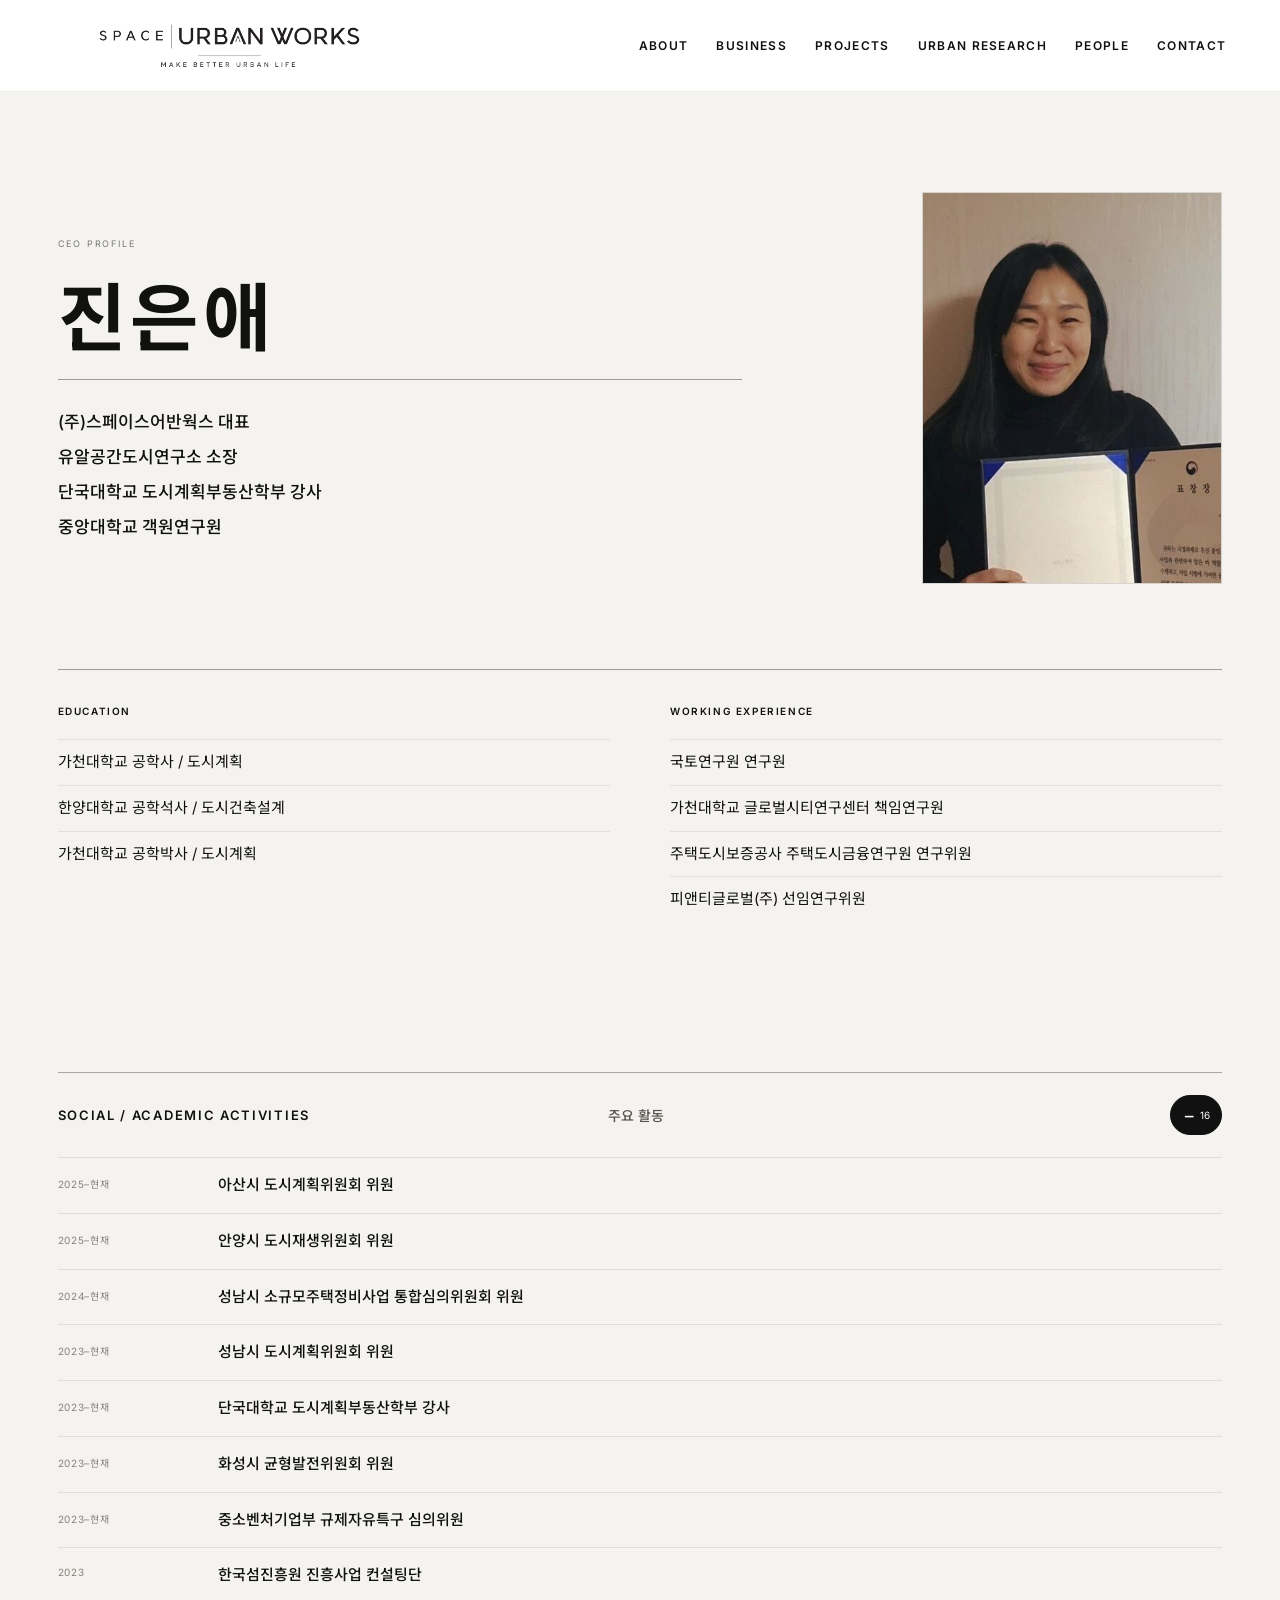
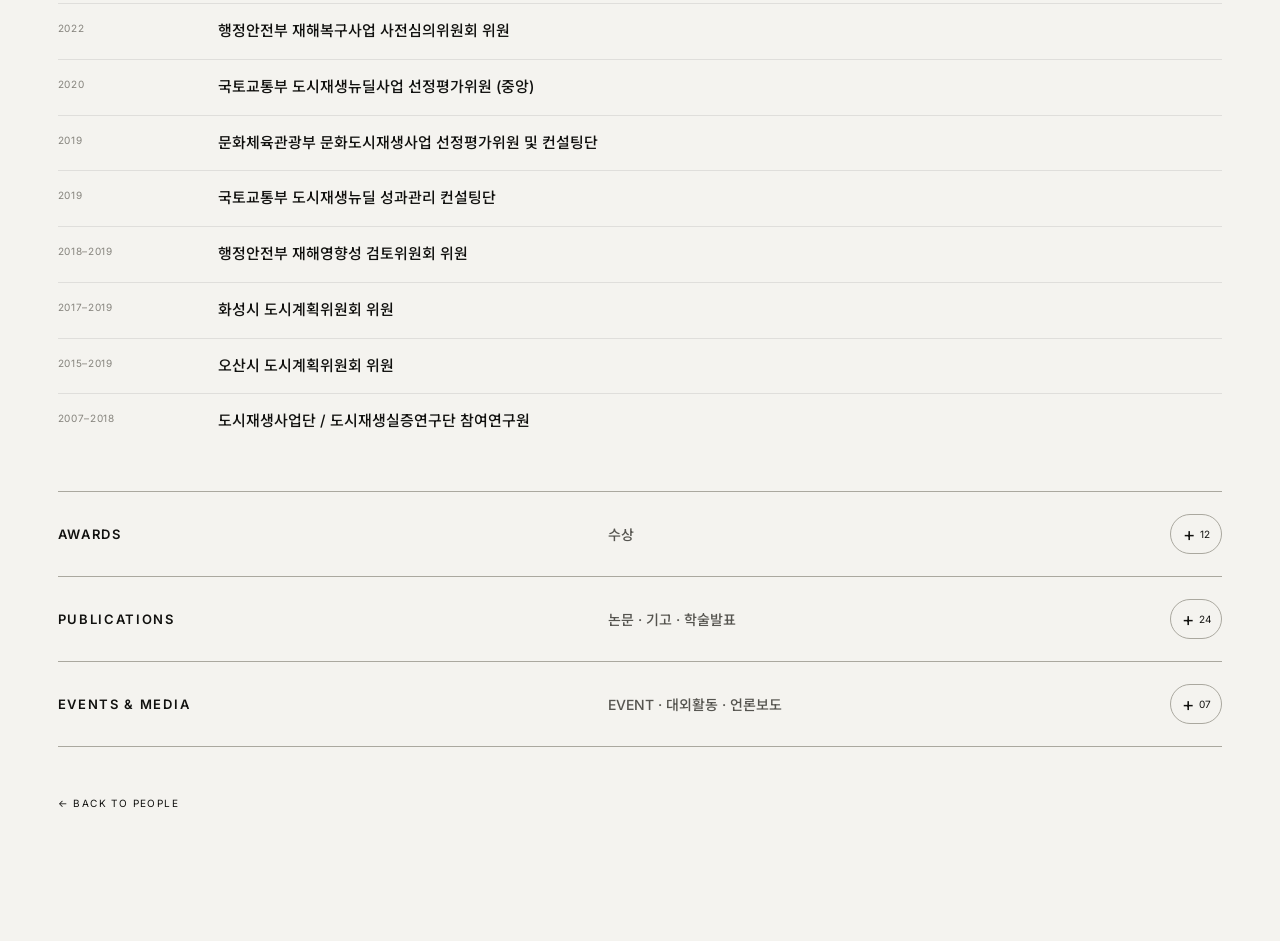
==== commit 27691cdb: "Add files via upload" ====
--- a/profile.html
+++ b/profile.html
@@ -8,7 +8,7 @@
   <link rel="preconnect" href="https://fonts.googleapis.com">
   <link rel="preconnect" href="https://fonts.gstatic.com" crossorigin>
   <link href="https://fonts.googleapis.com/css2?family=Inter:wght@400;500;600;700&family=Noto+Sans+KR:wght@400;500;600;700&display=swap" rel="stylesheet">
-  <link rel="stylesheet" href="styles.css">
+  <link rel="stylesheet" href="styles.css?v=20">
 </head>
 <body class="profile-page">
   <header class="site-header">
@@ -76,6 +76,6 @@
       <a class="profile-back" href="index.html#people">← BACK TO PEOPLE</a>
     </section>
   </main>
-  <script src="script.js"></script>
+  <script src="script.js?v=20"></script>
 </body>
 </html>
--- a/styles.css
+++ b/styles.css
@@ -1210,3 +1210,845 @@
 .track-thumbs figure:hover img{
   filter:none !important;
 }
+
+/* ===== v13 ORIGIN HEADLINE ===== */
+.origin-head h2{
+  font-size:clamp(34px,4vw,58px) !important;
+  line-height:1.12 !important;
+  max-width:720px !important;
+}
+
+/* ===== v13 SPACE PROJECT GALLERIES ===== */
+.track-thumbs.v13-gallery{
+  display:grid !important;
+  grid-template-columns:repeat(4,minmax(0,1fr));
+  gap:12px !important;
+  margin:14px 0 34px !important;
+  overflow:visible !important;
+}
+.track-thumbs.v13-gallery figure{
+  width:auto !important;
+  min-width:0 !important;
+  height:190px !important;
+  margin:0 !important;
+  overflow:hidden;
+  background:#ddd;
+}
+.track-thumbs.v13-gallery figure:first-child{
+  grid-column:span 2;
+  grid-row:span 2;
+  height:392px !important;
+}
+.track-thumbs.v13-gallery img{
+  width:100% !important;
+  height:100% !important;
+  object-fit:cover !important;
+  filter:none !important;
+}
+@media(max-width:1000px){
+  .track-thumbs.v13-gallery{
+    grid-template-columns:repeat(2,minmax(0,1fr));
+  }
+  .track-thumbs.v13-gallery figure:first-child{
+    grid-column:span 2;
+    grid-row:auto;
+    height:320px !important;
+  }
+  .track-thumbs.v13-gallery figure{
+    height:180px !important;
+  }
+}
+@media(max-width:650px){
+  .track-thumbs.v13-gallery{
+    display:grid !important;
+    grid-template-columns:1fr 1fr;
+  }
+  .track-thumbs.v13-gallery figure:first-child{
+    grid-column:span 2;
+    height:250px !important;
+  }
+  .track-thumbs.v13-gallery figure{
+    width:auto !important;
+    min-width:0 !important;
+    height:140px !important;
+  }
+}
+
+/* ===== v13 CEO PROFILE SCALE ===== */
+.ceo-intro-grid{
+  grid-template-columns:1.25fr .75fr !important;
+  gap:70px !important;
+}
+.ceo-intro-copy h1{
+  font-size:clamp(54px,7vw,105px) !important;
+  margin:20px 0 36px !important;
+}
+.ceo-photo{
+  width:min(100%,340px) !important;
+  min-height:430px !important;
+}
+.ceo-photo img{
+  min-height:430px !important;
+}
+@media(max-width:850px){
+  .ceo-intro-grid{
+    grid-template-columns:1fr !important;
+  }
+  .ceo-photo{
+    width:min(100%,320px) !important;
+    justify-self:start !important;
+    min-height:400px !important;
+  }
+  .ceo-photo img{
+    min-height:400px !important;
+  }
+}
+@media(max-width:560px){
+  .ceo-intro-copy h1{
+    font-size:54px !important;
+  }
+  .ceo-photo{
+    width:100% !important;
+    min-height:330px !important;
+  }
+  .ceo-photo img{
+    min-height:330px !important;
+  }
+}
+
+
+/* ===== v14 final refinements ===== */
+.ceo-intro-copy h1{
+  font-size:clamp(48px,5.8vw,90px) !important;
+  margin:18px 0 30px !important;
+}
+.ceo-photo{
+  width:min(100%,300px) !important;
+  min-height:390px !important;
+}
+.ceo-photo img{
+  min-height:390px !important;
+}
+@media(max-width:850px){
+  .ceo-photo{
+    width:min(100%,285px) !important;
+    min-height:360px !important;
+  }
+  .ceo-photo img{
+    min-height:360px !important;
+  }
+}
+@media(max-width:560px){
+  .ceo-intro-copy h1{
+    font-size:48px !important;
+  }
+  .ceo-photo{
+    width:100% !important;
+    min-height:320px !important;
+  }
+  .ceo-photo img{
+    min-height:320px !important;
+  }
+}
+
+/* ===== v15 ABOUT BACKGROUND ===== */
+#about.intro{
+  position:relative;
+  max-width:none;
+  padding-left:max(4.5vw, calc((100vw - 1500px)/2 + 4.5vw));
+  padding-right:max(4.5vw, calc((100vw - 1500px)/2 + 4.5vw));
+  background:
+    linear-gradient(rgba(244,243,239,.84), rgba(244,243,239,.90)),
+    url("https://images.unsplash.com/photo-1765469438888-9ca5dde81290?auto=format&fit=crop&fm=jpg&ixid=M3wxMjA3fDB8MHxwaG90by1wYWdlfHx8fGVufDB8fHx8fA%3D%3D&ixlib=rb-4.1.0&q=60&w=3000")
+    center 45% / cover no-repeat;
+  background-attachment:scroll;
+}
+#about.intro .intro-grid,
+#about.intro .about-statement{
+  max-width:1500px;
+  margin-left:auto;
+  margin-right:auto;
+}
+#about.intro .body-copy{
+  color:#2f2e2a;
+}
+
+/* ===== v15 ORIGIN + BUSINESS ===== */
+.origin-business{
+  padding-top:130px;
+  padding-bottom:140px;
+}
+.ob-hero{
+  display:grid;
+  grid-template-columns:1.2fr .8fr;
+  gap:90px;
+  align-items:end;
+}
+.ob-hero h2{
+  margin:18px 0 0;
+  font-size:clamp(38px,4.8vw,70px);
+  line-height:1.08;
+  letter-spacing:-.055em;
+}
+.ob-intro{
+  margin:0;
+  max-width:560px;
+  font-size:15px;
+  line-height:1.9;
+  color:#5c5b55;
+}
+.ob-roots{
+  display:grid;
+  grid-template-columns:1fr 1fr;
+  margin-top:78px;
+  border-top:1px solid #9f9d95;
+  border-bottom:1px solid #9f9d95;
+}
+.ob-root{
+  position:relative;
+  min-height:330px;
+  padding:38px 40px 42px 0;
+}
+.ob-root + .ob-root{
+  padding-left:40px;
+  border-left:1px solid #bdbbb3;
+}
+.ob-root.urban{background:#e9e7e0;padding-right:36px}
+.ob-num{
+  position:absolute;
+  right:30px;
+  top:24px;
+  font-size:68px;
+  font-weight:600;
+  color:#d2d0c7;
+}
+.ob-root small{
+  font-size:8px;
+  letter-spacing:.18em;
+  color:#777;
+}
+.ob-root h3{
+  margin:82px 0 13px;
+  font-size:54px;
+  letter-spacing:-.055em;
+}
+.ob-root p{
+  margin:0;
+  font-size:13px;
+}
+.ob-root em{
+  display:block;
+  margin-top:28px;
+  max-width:450px;
+  font-style:normal;
+  font-size:12px;
+  line-height:1.75;
+  color:#77766f;
+}
+.ob-brand{
+  display:grid;
+  grid-template-columns:160px 1.1fr .8fr;
+  gap:35px;
+  align-items:end;
+  padding:42px 0 58px;
+}
+.ob-brand span{
+  font-size:8px;
+  letter-spacing:.18em;
+  color:#777;
+}
+.ob-brand strong{
+  font-size:clamp(42px,5.8vw,86px);
+  letter-spacing:-.06em;
+  line-height:.92;
+}
+.ob-brand p{
+  margin:0;
+  font-size:13px;
+  line-height:1.75;
+  color:#62615b;
+}
+.ob-services{
+  border-top:2px solid #111;
+}
+.ob-service-group{
+  display:grid;
+  grid-template-columns:.65fr 1.35fr;
+  border-bottom:1px solid #9f9d95;
+}
+.ob-service-title{
+  padding:35px 38px 36px 0;
+}
+.ob-service-title span{
+  font-size:8px;
+  letter-spacing:.16em;
+  color:#777;
+}
+.ob-service-title h3{
+  margin:72px 0 0;
+  font-size:34px;
+  line-height:1.15;
+  letter-spacing:-.04em;
+}
+.ob-service-list{
+  border-left:1px solid #aaa89f;
+}
+.ob-service-list article{
+  display:grid;
+  grid-template-columns:270px 1fr;
+  gap:36px;
+  padding:28px 0 28px 40px;
+  border-bottom:1px solid #d0cec6;
+}
+.ob-service-list article:last-child{border-bottom:0}
+.ob-service-list b{
+  font-size:12px;
+  letter-spacing:-.01em;
+}
+.ob-service-list p{
+  margin:0;
+  font-size:12px;
+  line-height:1.65;
+  color:#74736d;
+}
+@media(max-width:900px){
+  .ob-hero{grid-template-columns:1fr;gap:28px}
+  .ob-roots{grid-template-columns:1fr}
+  .ob-root + .ob-root{border-left:0;border-top:1px solid #bdbbb3;padding-left:0}
+  .ob-root.urban{padding-left:30px}
+  .ob-brand{grid-template-columns:1fr;gap:15px}
+  .ob-service-group{grid-template-columns:1fr}
+  .ob-service-title{padding-bottom:22px}
+  .ob-service-title h3{margin-top:36px}
+  .ob-service-list{border-left:0;border-top:1px solid #aaa89f}
+  .ob-service-list article{padding-left:0}
+}
+@media(max-width:620px){
+  .ob-service-list article{grid-template-columns:1fr;gap:8px}
+}
+
+/* ===== v15 SPACE PROJECTS: VISUAL-FIRST ===== */
+.space-project-category{
+  border-bottom:1px solid #c6c4bc;
+  padding:0 0 54px;
+  margin-bottom:54px;
+}
+.space-project-head{
+  display:flex;
+  align-items:center;
+  justify-content:space-between;
+  gap:30px;
+  min-height:76px;
+  padding:0 0 18px;
+}
+.space-project-head>span{
+  font-size:15px;
+  font-weight:600;
+  letter-spacing:.02em;
+}
+.space-project-toggle{
+  flex:0 0 auto;
+  display:inline-flex;
+  align-items:center;
+  gap:9px;
+  height:44px;
+  padding:0 17px;
+  border:0;
+  border-radius:24px;
+  background:#111;
+  color:#fff;
+  cursor:pointer;
+  font:600 11px Inter, sans-serif;
+}
+.space-project-toggle i{
+  font-size:24px;
+  line-height:1;
+  font-style:normal;
+  font-weight:400;
+}
+.space-project-toggle[aria-expanded="true"] i{transform:rotate(45deg)}
+.space-visible-gallery{
+  display:grid;
+  grid-template-columns:2fr 1fr 1fr;
+  grid-auto-rows:220px;
+  gap:12px;
+  margin-top:12px;
+}
+.space-visible-gallery figure{
+  margin:0;
+  overflow:hidden;
+  background:#ddd;
+}
+.space-visible-gallery figure:first-child{
+  grid-row:span 2;
+}
+.space-visible-gallery img{
+  width:100%;
+  height:100%;
+  object-fit:cover;
+  filter:none !important;
+  transition:transform .35s ease;
+}
+.space-visible-gallery figure:hover img{transform:scale(1.015)}
+.space-project-list-wrap{
+  display:none;
+  margin-top:32px;
+}
+.space-project-category.open .space-project-list-wrap{
+  display:block;
+}
+.space-project-list-wrap .track-list{
+  padding-bottom:0;
+}
+@media(max-width:850px){
+  .space-visible-gallery{
+    grid-template-columns:1fr 1fr;
+    grid-auto-rows:180px;
+  }
+  .space-visible-gallery figure:first-child{
+    grid-column:span 2;
+    grid-row:auto;
+    height:300px;
+  }
+}
+@media(max-width:560px){
+  .space-visible-gallery{
+    grid-template-columns:1fr 1fr;
+    grid-auto-rows:130px;
+  }
+  .space-visible-gallery figure:first-child{
+    height:230px;
+  }
+}
+
+/* ===== v15 URBAN RESEARCH ===== */
+.research{
+  position:relative;
+  background:
+    linear-gradient(rgba(10,11,10,.80), rgba(10,11,10,.90)),
+    url("https://images.unsplash.com/photo-1755205955503-ee37d7a29cdf?auto=format&fit=crop&fm=jpg&ixid=M3wxMjA3fDB8MHxwaG90by1wYWdlfHx8fGVufDB8fHx8fA%3D%3D&ixlib=rb-4.1.0&q=60&w=3000")
+    center 50% / cover no-repeat;
+}
+.research::before{
+  content:"";
+  position:absolute;
+  inset:0;
+  background:linear-gradient(90deg,rgba(10,11,10,.18),rgba(10,11,10,0));
+  pointer-events:none;
+}
+.research-inner{position:relative;z-index:1}
+.research-hero h2{
+  font-size:clamp(48px,7vw,105px) !important;
+  line-height:.88 !important;
+  max-width:1050px;
+}
+.research-hero>p:last-child{
+  max-width:820px !important;
+  color:#d0d0ca !important;
+}
+.research-grid{
+  gap:10px;
+  border:0 !important;
+  margin-top:70px !important;
+}
+.research-grid article{
+  min-height:245px !important;
+  padding:26px 24px 30px !important;
+  border:1px solid rgba(255,255,255,.18) !important;
+  background:rgba(0,0,0,.28);
+  backdrop-filter:blur(4px);
+  transition:background .25s ease, transform .25s ease, border-color .25s ease;
+}
+.research-grid article:hover{
+  background:rgba(255,255,255,.10);
+  border-color:rgba(255,255,255,.42) !important;
+  transform:translateY(-3px);
+}
+.research-grid article span{
+  font-size:10px !important;
+  color:#a6a6a0 !important;
+}
+.research-grid article h3{
+  margin:70px 0 13px !important;
+  font-size:20px !important;
+  line-height:1.08;
+  letter-spacing:-.025em;
+}
+.research-grid article p{
+  font-size:14px !important;
+  line-height:1.6 !important;
+  color:#d1d1cc !important;
+}
+@media(max-width:1000px){
+  .research-grid{grid-template-columns:repeat(2,1fr) !important}
+}
+@media(max-width:650px){
+  .research-grid{grid-template-columns:1fr !important}
+  .research-grid article{min-height:180px !important}
+  .research-grid article h3{margin-top:42px !important}
+}
+
+
+/* ===== v16 ABOUT / BUSINESS ANCHORS ===== */
+#about,
+#business,
+#space-projects,
+#urban-projects,
+#research,
+#people,
+#contact{
+  scroll-margin-top:92px;
+}
+
+#about.intro{
+  min-height:calc(100vh - 92px);
+  display:flex;
+  flex-direction:column;
+  justify-content:center;
+  background:
+    linear-gradient(rgba(244,243,239,.74), rgba(244,243,239,.84)),
+    url("https://images.unsplash.com/photo-1477959858617-67f85cf4f1df?auto=format&fit=crop&w=3200&q=88")
+    center 42% / cover no-repeat !important;
+}
+
+#business.origin-business{
+  min-height:calc(100vh - 92px);
+  padding-top:74px !important;
+  padding-bottom:74px !important;
+}
+
+/* ===== v16 HEADER ===== */
+.site-header{
+  height:92px !important;
+  padding-left:4.2vw !important;
+  padding-right:4.2vw !important;
+}
+.brand{
+  width:320px !important;
+  height:66px !important;
+}
+.brand img{
+  transform:scale(1.12) !important;
+  transform-origin:left center !important;
+}
+.nav{
+  gap:28px !important;
+  font-size:12px !important;
+  letter-spacing:.11em !important;
+}
+
+/* ===== v16 BUSINESS COMPACT ===== */
+#business .ob-hero{gap:52px !important}
+#business .ob-roots{margin-top:44px !important}
+#business .ob-root{min-height:250px !important;padding-top:26px !important;padding-bottom:26px !important}
+#business .ob-root h3{margin-top:54px !important;font-size:44px !important}
+#business .ob-root em{margin-top:18px !important}
+#business .ob-services{margin-top:24px !important}
+#business .ob-service-title{padding-top:23px !important;padding-bottom:23px !important}
+#business .ob-service-title h3{margin-top:36px !important;font-size:28px !important}
+#business .ob-service-list article{padding-top:18px !important;padding-bottom:18px !important}
+
+/* ===== v16 CLEAN PROJECT IMAGES ===== */
+.space-visible-gallery.v16-clean-gallery{
+  grid-template-columns:repeat(3,minmax(0,1fr)) !important;
+  grid-auto-rows:230px !important;
+}
+.space-visible-gallery.v16-clean-gallery figure,
+.space-visible-gallery.v16-clean-gallery figure:first-child{
+  grid-column:auto !important;
+  grid-row:auto !important;
+  height:230px !important;
+}
+.space-visible-gallery.v16-clean-gallery img{
+  width:100% !important;
+  height:100% !important;
+  object-fit:cover !important;
+  object-position:center center !important;
+  filter:none !important;
+}
+
+@media(max-width:1000px){
+  .site-header{height:76px !important}
+  .brand{width:250px !important;height:54px !important}
+  .nav{top:76px !important}
+  #about,#business,#space-projects,#urban-projects,#research,#people,#contact{
+    scroll-margin-top:76px;
+  }
+}
+@media(max-width:850px){
+  .space-visible-gallery.v16-clean-gallery{
+    grid-template-columns:1fr 1fr !important;
+    grid-auto-rows:180px !important;
+  }
+  .space-visible-gallery.v16-clean-gallery figure,
+  .space-visible-gallery.v16-clean-gallery figure:first-child{
+    height:180px !important;
+  }
+}
+
+
+/* ===== v17 MENU / VIEWPORT FIT ===== */
+#urban-projects,
+#research,
+#people,
+#contact{
+  scroll-margin-top:92px !important;
+}
+
+/* URBAN PROJECTS: start neatly below header and use a compact top rhythm */
+#urban-projects{
+  padding-top:72px !important;
+  min-height:calc(100vh - 92px);
+}
+
+/* URBAN RESEARCH: fit more cleanly into one viewport */
+#research.research{
+  min-height:calc(100vh - 92px);
+  padding-top:76px !important;
+  padding-bottom:76px !important;
+}
+#research .section-label{
+  margin-bottom:46px !important;
+}
+#research .research-hero h2{
+  margin-top:14px !important;
+  margin-bottom:34px !important;
+}
+#research .research-grid{
+  margin-top:52px !important;
+}
+
+/* PEOPLE: center the whole organization section more cleanly within a viewport */
+#people.people{
+  min-height:calc(100vh - 92px);
+  padding-top:74px !important;
+  padding-bottom:74px !important;
+  display:flex;
+  flex-direction:column;
+  justify-content:center;
+}
+#people .section-label{
+  margin-bottom:46px !important;
+}
+#people .people-head{
+  margin-bottom:44px !important;
+}
+
+/* CONTACT: make the section land as a full-screen final panel */
+#contact.contact{
+  min-height:calc(100vh - 92px);
+  padding-top:74px !important;
+  padding-bottom:62px !important;
+  display:flex;
+  align-items:center;
+}
+#contact .contact-inner{
+  width:100%;
+}
+#contact h2{
+  margin-top:18px !important;
+  margin-bottom:38px !important;
+}
+#contact .contact-grid{
+  margin-top:64px !important;
+}
+
+/* BUSINESS headline smaller and better balanced */
+#business .ob-hero h2{
+  font-size:clamp(32px,3.8vw,56px) !important;
+  line-height:1.12 !important;
+  max-width:700px !important;
+}
+
+/* Responsive anchor offsets */
+@media(max-width:1000px){
+  #urban-projects,
+  #research,
+  #people,
+  #contact{
+    scroll-margin-top:76px !important;
+  }
+
+  #urban-projects,
+  #research.research,
+  #people.people,
+  #contact.contact{
+    min-height:auto;
+  }
+}
+
+@media(max-width:650px){
+  #research.research,
+  #people.people,
+  #contact.contact{
+    padding-top:66px !important;
+    padding-bottom:66px !important;
+  }
+
+  #business .ob-hero h2{
+    font-size:34px !important;
+  }
+}
+
+
+/* ===== v18 viewport centering & text balance ===== */
+
+/* ABOUT: left headline slightly smaller, right body slightly larger */
+#about .intro-grid{
+  align-items:center !important;
+}
+#about h2{
+  font-size:clamp(38px,4.3vw,64px) !important;
+  line-height:1.08 !important;
+}
+#about .body-copy{
+  font-size:16px !important;
+  line-height:1.95 !important;
+}
+#about .body-copy .lead{
+  font-size:20px !important;
+  line-height:1.75 !important;
+}
+
+/* URBAN PROJECTS: vertically center the whole content block */
+#urban-projects{
+  min-height:calc(100vh - 92px) !important;
+  display:flex !important;
+  flex-direction:column !important;
+  justify-content:center !important;
+  padding-top:34px !important;
+  padding-bottom:34px !important;
+}
+#urban-projects .track-title{
+  margin-top:0 !important;
+}
+#urban-projects .urban-intro{
+  padding-top:32px !important;
+  padding-bottom:36px !important;
+}
+#urban-projects .track-archive{
+  margin-top:0 !important;
+}
+
+/* URBAN RESEARCH: center the entire research composition vertically */
+#research.research{
+  min-height:calc(100vh - 92px) !important;
+  display:flex !important;
+  align-items:center !important;
+  padding-top:38px !important;
+  padding-bottom:38px !important;
+}
+#research .research-inner{
+  width:100% !important;
+}
+#research .section-label{
+  margin-bottom:28px !important;
+}
+#research .research-hero h2{
+  margin-top:10px !important;
+  margin-bottom:24px !important;
+}
+#research .research-grid{
+  margin-top:38px !important;
+}
+#research .profile-cta,
+#research .research-archive,
+#research .research-archive-v6{
+  margin-top:28px !important;
+}
+
+/* Prevent anchor offsets from making centered sections feel too high */
+#urban-projects,
+#research{
+  scroll-margin-top:92px !important;
+}
+
+@media(max-width:1000px){
+  #urban-projects,
+  #research.research{
+    min-height:auto !important;
+    display:block !important;
+    padding-top:68px !important;
+    padding-bottom:68px !important;
+  }
+
+  #about h2{
+    font-size:clamp(36px,7vw,54px) !important;
+  }
+  #about .body-copy{
+    font-size:15px !important;
+  }
+  #about .body-copy .lead{
+    font-size:18px !important;
+  }
+}
+
+
+/* ===== v19 URBAN RESEARCH cleanup ===== */
+#research .profile-cta,
+#research .research-archive,
+#research .research-archive-v6{
+  display:none !important;
+}
+
+#research.research{
+  min-height:calc(100vh - 92px) !important;
+  display:flex !important;
+  align-items:center !important;
+  justify-content:center !important;
+  padding-top:34px !important;
+  padding-bottom:34px !important;
+}
+
+#research .research-inner{
+  width:100% !important;
+}
+
+#research .section-label{
+  margin-bottom:22px !important;
+}
+
+#research .research-hero h2{
+  margin-top:8px !important;
+  margin-bottom:22px !important;
+}
+
+#research .research-grid{
+  margin-top:34px !important;
+  margin-bottom:0 !important;
+}
+
+@media(max-width:1000px){
+  #research.research{
+    min-height:auto !important;
+    display:block !important;
+    padding-top:64px !important;
+    padding-bottom:64px !important;
+  }
+}
+
+
+/* ===== v20 URBAN RESEARCH exact centering ===== */
+#research.research{
+  min-height:calc(100vh - 92px) !important;
+  display:flex !important;
+  align-items:center !important;
+  justify-content:center !important;
+  padding-top:24px !important;
+  padding-bottom:24px !important;
+}
+#research .research-inner{
+  width:100% !important;
+  max-width:1500px !important;
+  margin:0 auto !important;
+}
+#research .section-label{
+  margin-bottom:20px !important;
+}
+#research .research-hero h2{
+  margin:6px 0 20px !important;
+}
+#research .research-grid{
+  margin-top:30px !important;
+  margin-bottom:0 !important;
+}
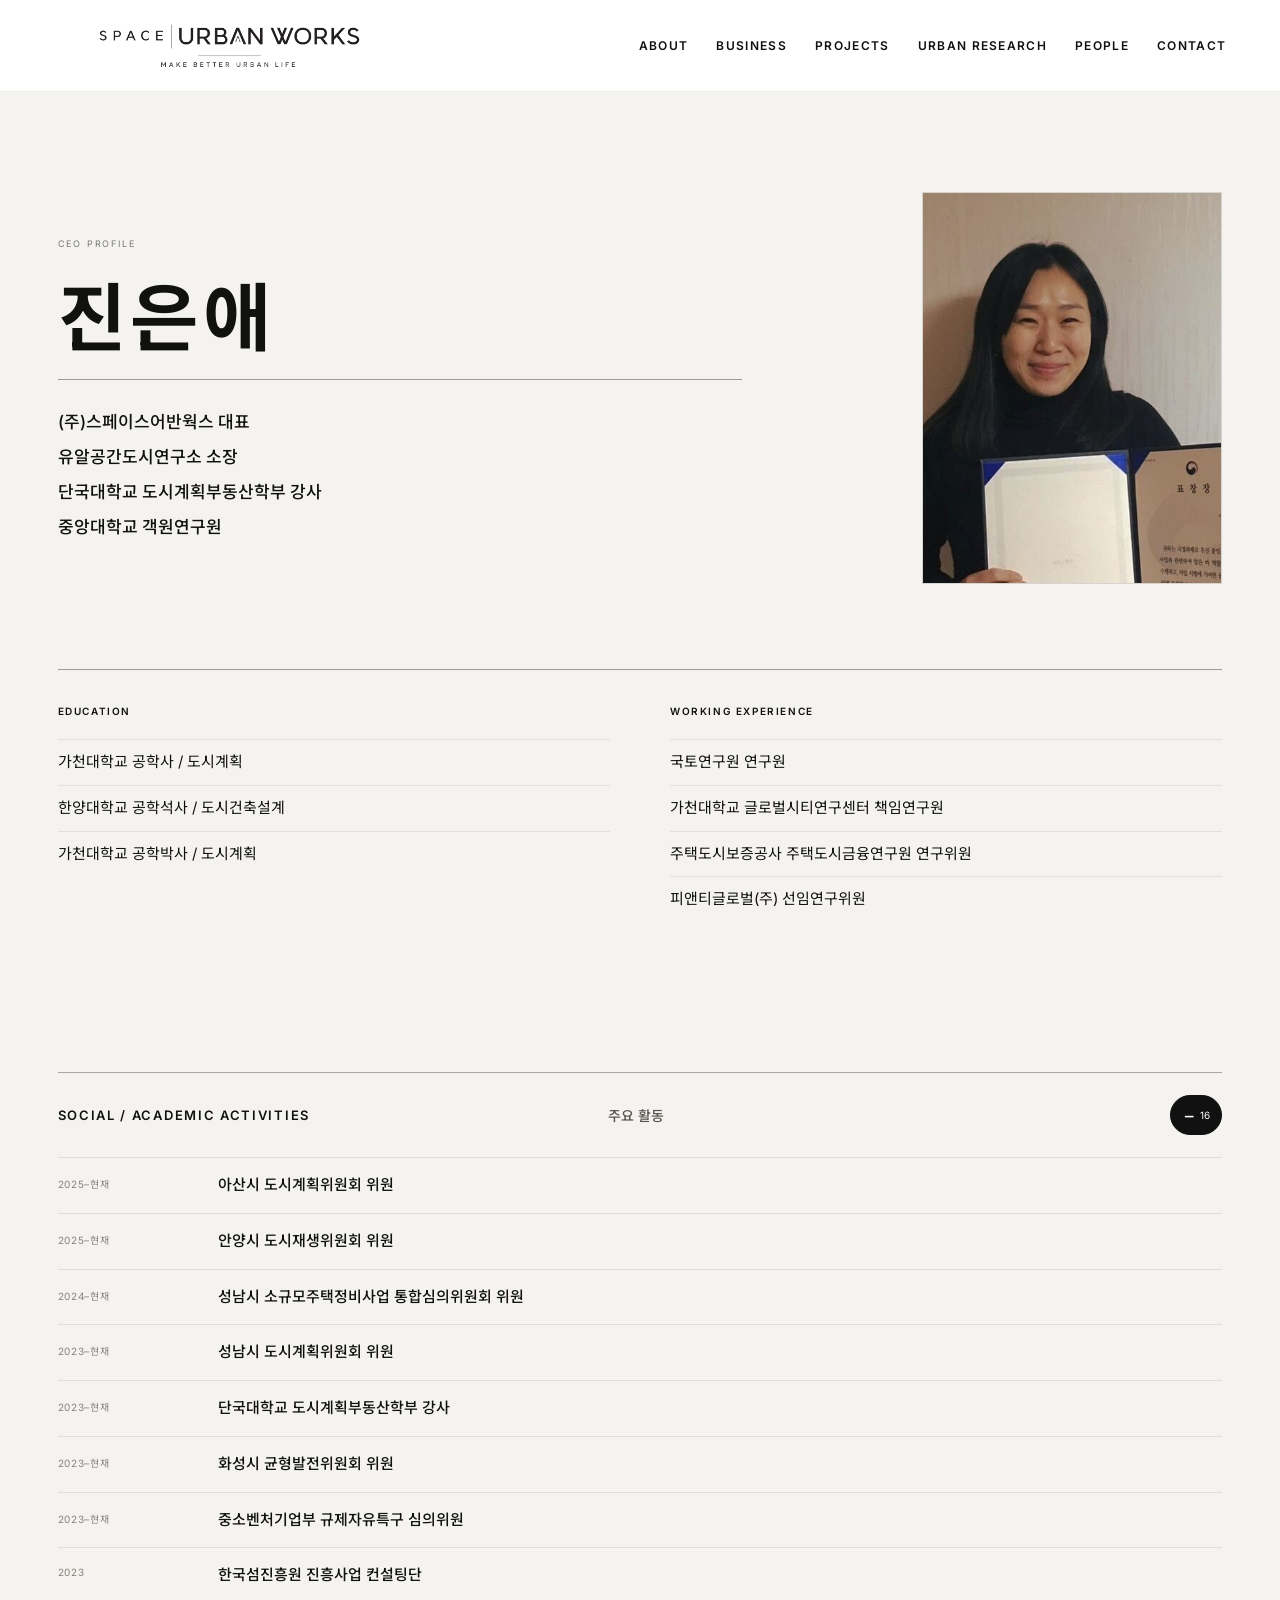
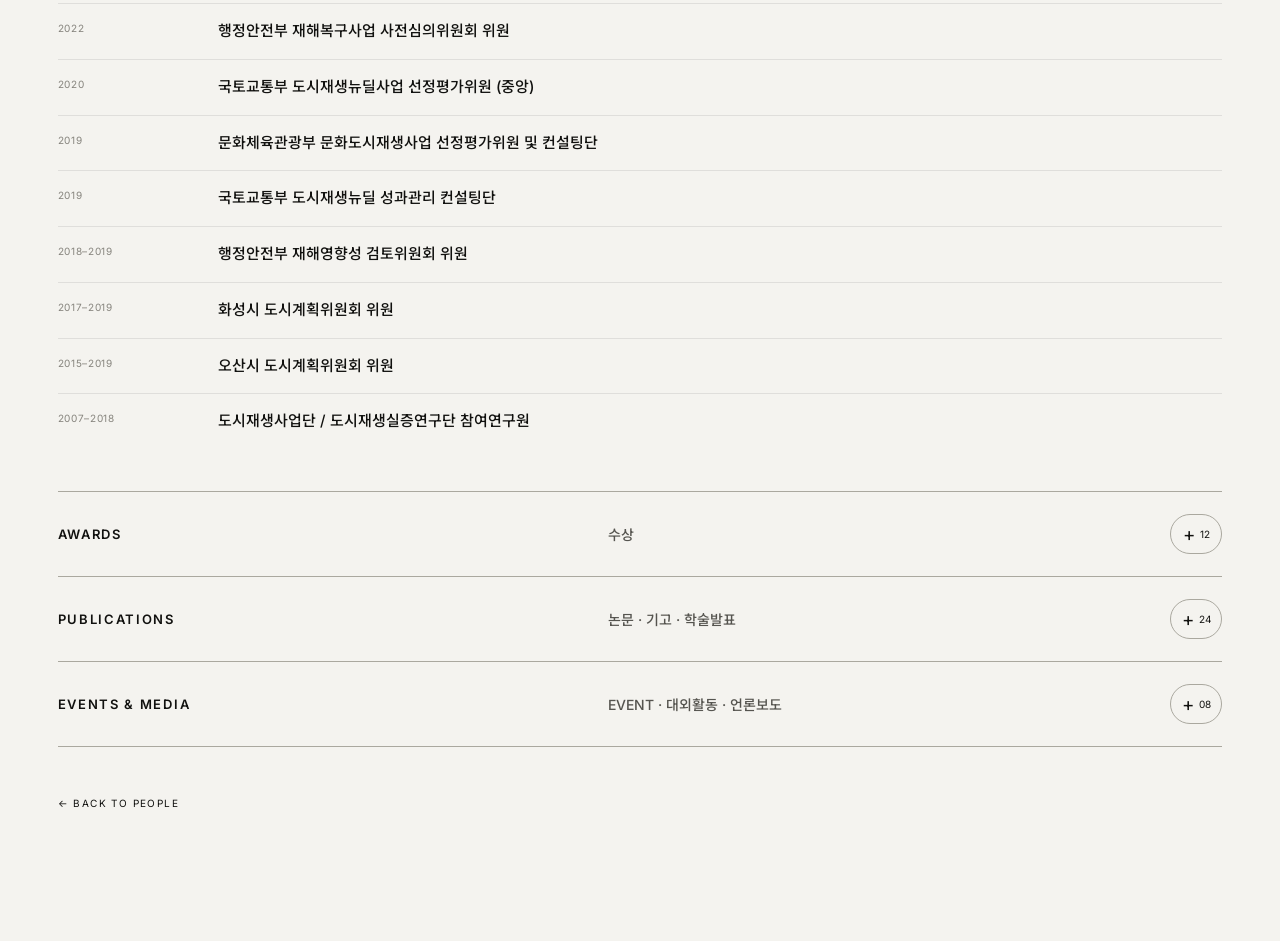
==== commit 19691d8f: "Add files via upload" ====
--- a/profile.html
+++ b/profile.html
@@ -8,7 +8,7 @@
   <link rel="preconnect" href="https://fonts.googleapis.com">
   <link rel="preconnect" href="https://fonts.gstatic.com" crossorigin>
   <link href="https://fonts.googleapis.com/css2?family=Inter:wght@400;500;600;700&family=Noto+Sans+KR:wght@400;500;600;700&display=swap" rel="stylesheet">
-  <link rel="stylesheet" href="styles.css?v=20">
+  <link rel="stylesheet" href="styles.css?v=22">
 </head>
 <body class="profile-page">
   <header class="site-header">
@@ -69,13 +69,13 @@
       </details>
 
       <details class="profile-detail">
-        <summary><span>EVENTS & MEDIA</span><b>EVENT · 대외활동 · 언론보도</b><i>07</i></summary>
-        <ul class="profile-list"><li><time>BOOK / PUBLICATION</time><div><strong><a href="https://product.kyobobook.co.kr/detail/S000219752202" target="_blank" rel="noopener">탄소중립도시의 계획과 실행 ↗</a></strong></div></li><li><time>MEDIA</time><div><strong><a href="https://www.koreatimenews.com/news/article.html?no=896522" target="_blank" rel="noopener">서울시의회 김종길 의원, “서울 준공업지역, 직·주·락 복합도시로 전환할 것” ↗</a></strong></div></li><li><time>FIELD / MEETING</time><div><strong><a href="https://www.k-kica.org/news/93" target="_blank" rel="noopener">한국지식산업센터연합회·서울시의회·영등포구청·중앙대산학협력단 간담회 — 영등포구 지식산업센터 활성화 ↗</a></strong></div></li><li><time>MEDIA</time><div><strong><a href="https://www.yna.co.kr/view/AKR20240913038100004" target="_blank" rel="noopener">종로구, 자연경관지구 건축규제 완화에 노후 주거지 정비 추진 ↗</a></strong></div></li><li><time>MEDIA</time><div><strong><a href="https://www.yna.co.kr/view/AKR20240703059600530" target="_blank" rel="noopener">수소버스 보급 5년여만에 1천대…2030년까지 2만대 보급 ↗</a></strong></div></li><li><time>FIELD / URBAN REGENERATION</time><div><strong>문산읍 문산리 일원 도시재생활성화계획 주민공청회</strong></div></li><li><time>MEDIA / RESEARCH</time><div><strong><a href="https://biz.chosun.com/site/data/html_dir/2016/11/30/2016113000599.html" target="_blank" rel="noopener">긴 출퇴근 시간, 워킹맘이 제일 힘들어 ↗</a></strong></div></li></ul>
+        <summary><span>EVENTS & MEDIA</span><b>EVENT · 대외활동 · 언론보도</b><i>08</i></summary>
+        <ul class="profile-list"><li><time>MEDIA / RESEARCH</time><div><strong><a href="https://www.krihs.re.kr/webzine/vol539/sub_01_02_04.html" target="_blank" rel="noopener">주택 공급에서 준공업지 활용의 필요성과 정책 과제 ↗</a></strong><span>월간 국토 2026년 9월호 vol.539 · 진장익 · 진은애</span></div></li><li><time>BOOK / PUBLICATION</time><div><strong><a href="https://product.kyobobook.co.kr/detail/S000219752202" target="_blank" rel="noopener">탄소중립도시의 계획과 실행 ↗</a></strong></div></li><li><time>MEDIA</time><div><strong><a href="https://www.koreatimenews.com/news/article.html?no=896522" target="_blank" rel="noopener">서울시의회 김종길 의원, “서울 준공업지역, 직·주·락 복합도시로 전환할 것” ↗</a></strong></div></li><li><time>FIELD / MEETING</time><div><strong><a href="https://www.k-kica.org/news/93" target="_blank" rel="noopener">한국지식산업센터연합회·서울시의회·영등포구청·중앙대산학협력단 간담회 — 영등포구 지식산업센터 활성화 ↗</a></strong></div></li><li><time>MEDIA</time><div><strong><a href="https://www.yna.co.kr/view/AKR20240913038100004" target="_blank" rel="noopener">종로구, 자연경관지구 건축규제 완화에 노후 주거지 정비 추진 ↗</a></strong></div></li><li><time>MEDIA</time><div><strong><a href="https://www.yna.co.kr/view/AKR20240703059600530" target="_blank" rel="noopener">수소버스 보급 5년여만에 1천대…2030년까지 2만대 보급 ↗</a></strong></div></li><li><time>FIELD / URBAN REGENERATION</time><div><strong>문산읍 문산리 일원 도시재생활성화계획 주민공청회</strong></div></li><li><time>MEDIA / RESEARCH</time><div><strong><a href="https://biz.chosun.com/site/data/html_dir/2016/11/30/2016113000599.html" target="_blank" rel="noopener">긴 출퇴근 시간, 워킹맘이 제일 힘들어 ↗</a></strong></div></li></ul>
       </details>
 
       <a class="profile-back" href="index.html#people">← BACK TO PEOPLE</a>
     </section>
   </main>
-  <script src="script.js?v=20"></script>
+  <script src="script.js?v=22"></script>
 </body>
 </html>
--- a/styles.css
+++ b/styles.css
@@ -2052,3 +2052,31 @@
   margin-top:30px !important;
   margin-bottom:0 !important;
 }
+
+
+/* ===== v21 HERO sequential entrance ===== */
+.hero-word{
+  opacity:0;
+  transform:translateY(34px);
+  will-change:opacity, transform;
+}
+body.hero-ready .hero-word-space{
+  animation:heroWordIn .72s cubic-bezier(.22,.8,.22,1) .15s forwards;
+}
+body.hero-ready .hero-word-urban{
+  animation:heroWordIn .78s cubic-bezier(.22,.8,.22,1) .62s forwards;
+}
+body.hero-ready .hero-word-works{
+  animation:heroWordIn .82s cubic-bezier(.22,.8,.22,1) 1.08s forwards;
+}
+@keyframes heroWordIn{
+  from{opacity:0;transform:translateY(34px);}
+  to{opacity:1;transform:translateY(0);}
+}
+@media (prefers-reduced-motion: reduce){
+  .hero-word{
+    opacity:1 !important;
+    transform:none !important;
+    animation:none !important;
+  }
+}
